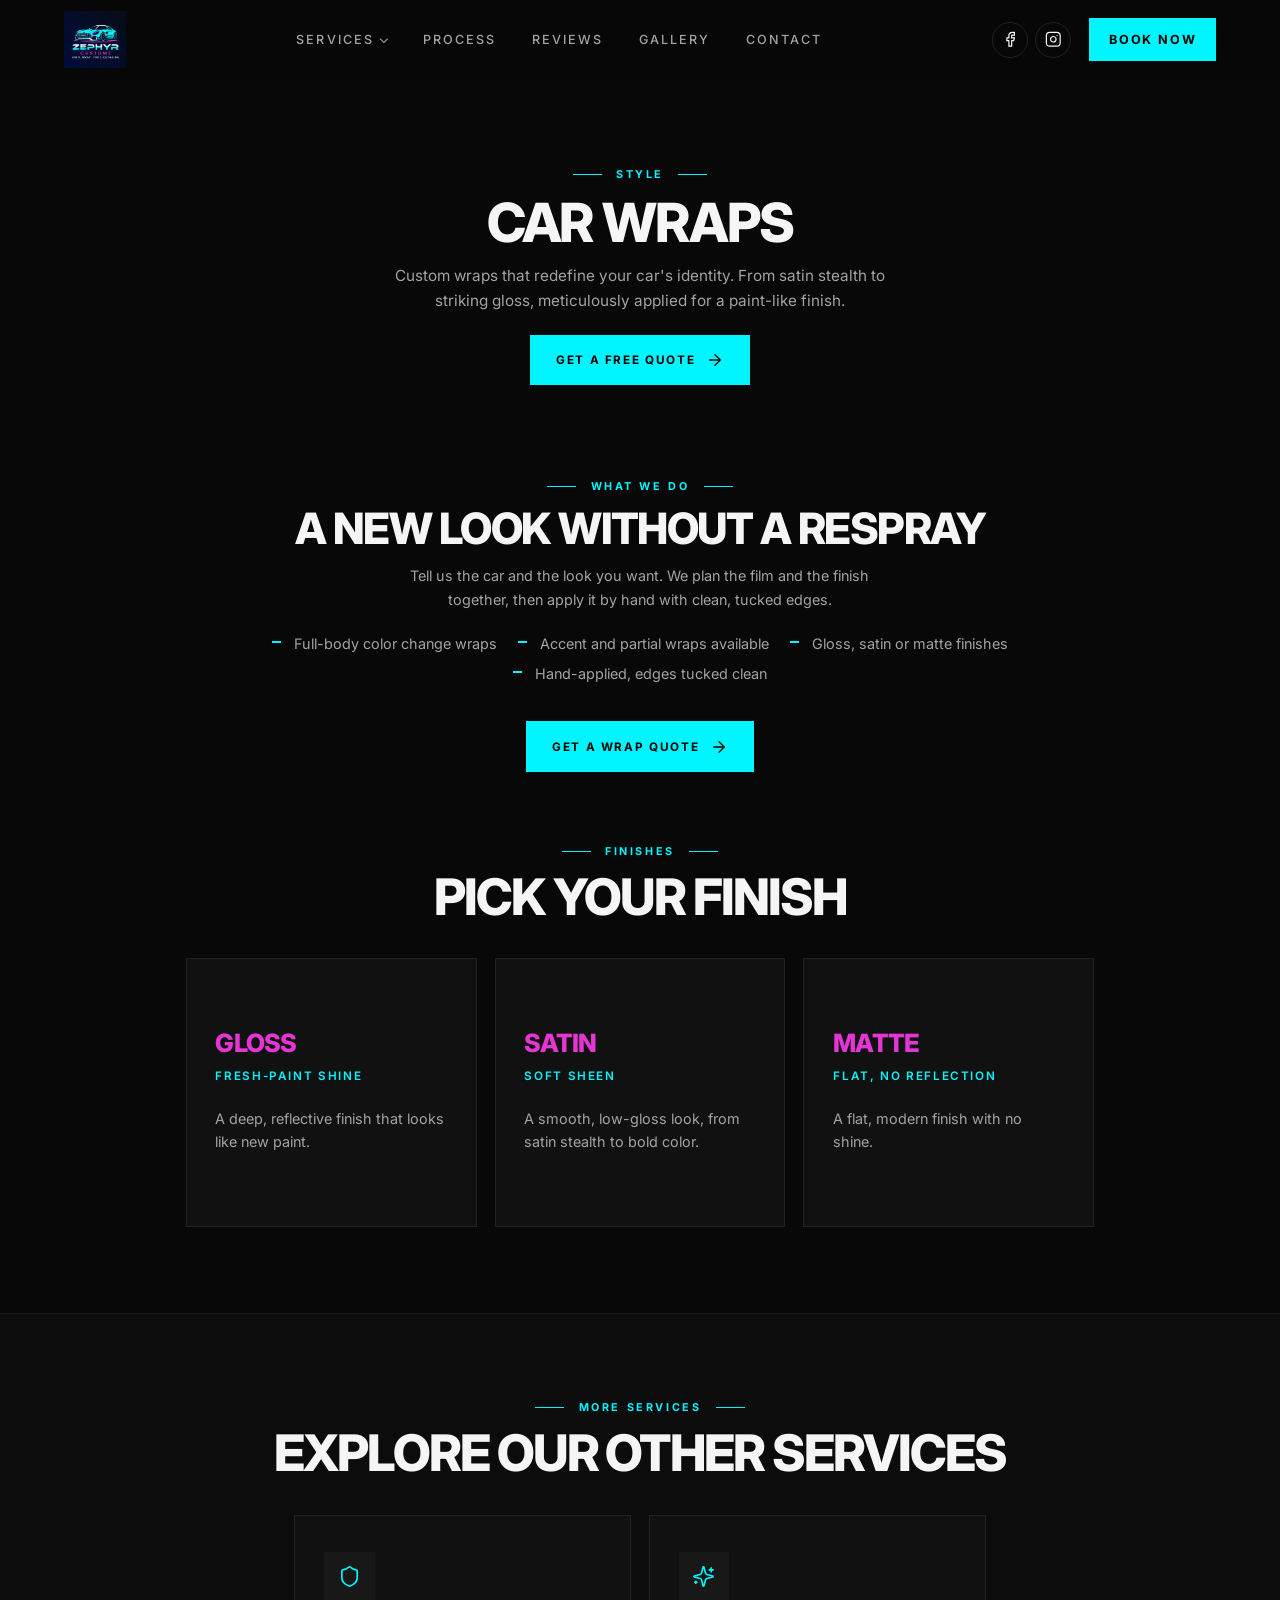
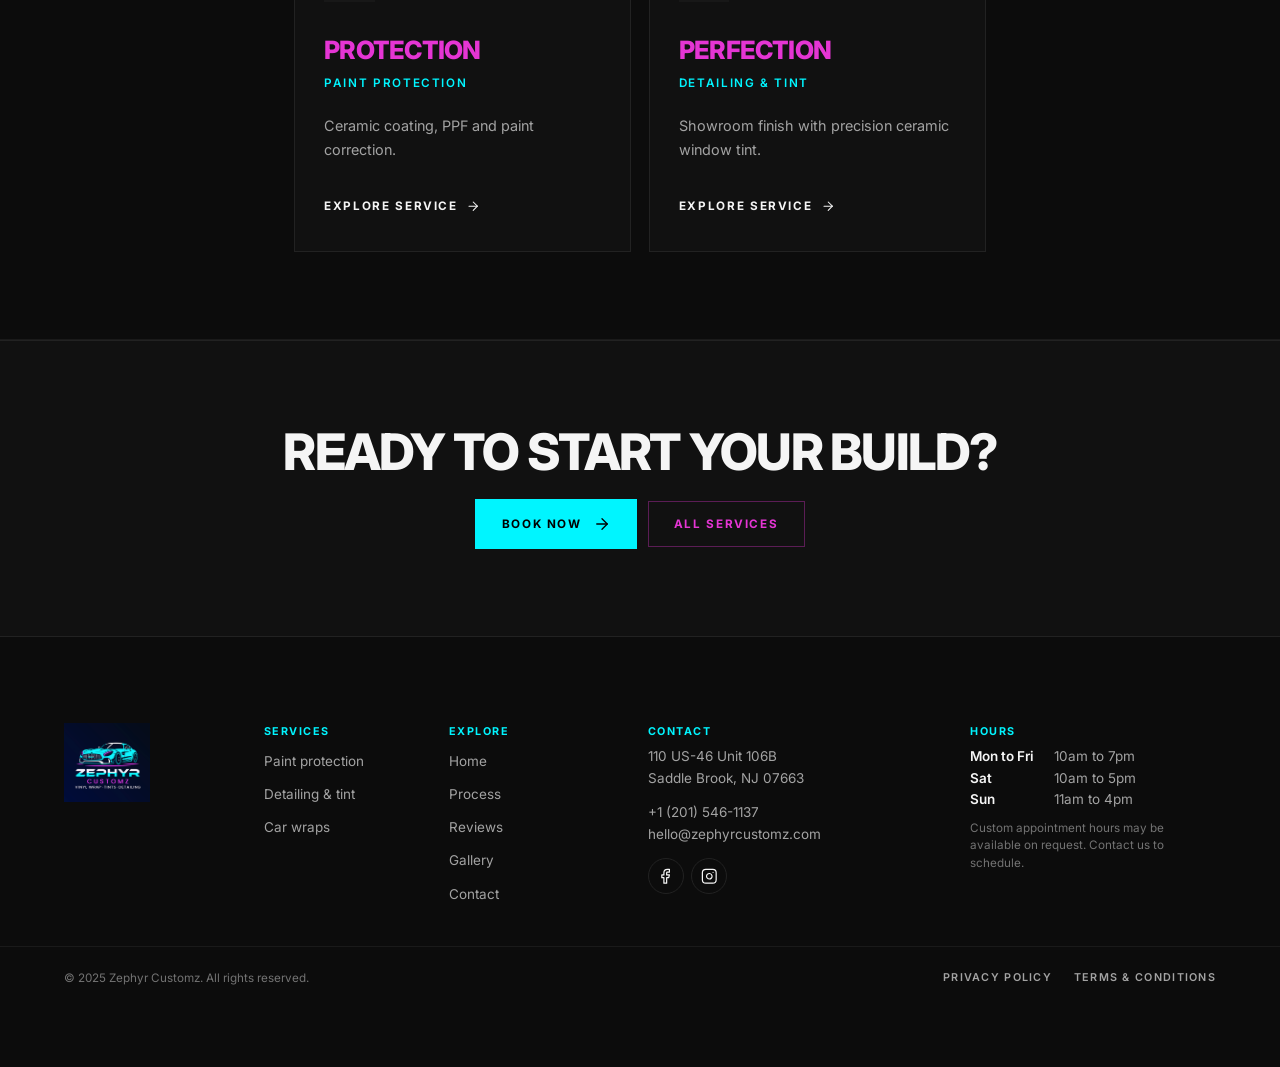
==== car-wraps.html @ 871eba05 "Initial commit: Zephyr Customz website Static HTML, CSS and JS site for Zephyr Customz (car wraps, P" ====
<!DOCTYPE html>
<html lang="en">
<head>
<meta charset="utf-8">
<meta name="viewport" content="width=device-width, initial-scale=1, viewport-fit=cover">
<title>Car Wraps in Saddle Brook, NJ | Zephyr Customz</title>
<meta name="description" content="Custom car wraps in Saddle Brook, NJ. Full-body color change and accent wraps in gloss, satin or matte, hand-applied by Zephyr Customz. Free quotes.">
<meta name="theme-color" content="#080808">
<link rel="canonical" href="https://zephyrcustomz.com/car-wraps">
<meta property="og:type" content="website">
<meta property="og:site_name" content="Zephyr Customz">
<meta property="og:title" content="Car Wraps in Saddle Brook, NJ | Zephyr Customz">
<meta property="og:description" content="Custom car wraps in Saddle Brook, NJ. Full-body color change and accent wraps in gloss, satin or matte, hand-applied by Zephyr Customz. Free quotes.">
<meta property="og:url" content="https://zephyrcustomz.com/car-wraps">
<meta property="og:image" content="https://zephyrcustomz.com/assets/images/og.jpg">
<meta name="twitter:card" content="summary_large_image">
<link rel="icon" href="favicon.svg" type="image/svg+xml">
<link rel="icon" href="favicon.ico" sizes="48x48">
<link rel="icon" href="favicon-32.png" type="image/png" sizes="32x32">
<link rel="apple-touch-icon" href="apple-touch-icon.png">
<link rel="manifest" href="site.webmanifest">
<link rel="preconnect" href="https://fonts.googleapis.com">
<link rel="preconnect" href="https://fonts.gstatic.com" crossorigin>
<link href="https://fonts.googleapis.com/css2?family=Inter:wght@400;500;600;700;800&amp;display=swap" rel="stylesheet">
<link rel="stylesheet" href="css/style.css">
</head>
<body>

<svg class="sprite" aria-hidden="true" focusable="false" xmlns="http://www.w3.org/2000/svg">
  <symbol id="i-palette" viewBox="0 0 24 24"><circle cx="13.5" cy="6.5" r=".6"/><circle cx="17.5" cy="10.5" r=".6"/><circle cx="8.5" cy="7.5" r=".6"/><circle cx="6.5" cy="12.5" r=".6"/><path d="M12 2C6.5 2 2 6.5 2 12s4.5 10 10 10c.93 0 1.65-.75 1.65-1.69 0-.44-.18-.83-.44-1.12-.29-.29-.44-.65-.44-1.13a1.64 1.64 0 0 1 1.67-1.67h2c3.05 0 5.55-2.5 5.55-5.55C21.97 6.01 17.46 2 12 2z"/></symbol>
  <symbol id="i-shield" viewBox="0 0 24 24"><path d="M20 13c0 5-3.5 7.5-7.66 8.95a1 1 0 0 1-.67-.01C7.5 20.5 4 18 4 13V6a1 1 0 0 1 1-1c2 0 4.5-1.2 6.24-2.72a1.17 1.17 0 0 1 1.52 0C14.51 3.81 17 5 19 5a1 1 0 0 1 1 1z"/></symbol>
  <symbol id="i-shield-check" viewBox="0 0 24 24"><path d="M20 13c0 5-3.5 7.5-7.66 8.95a1 1 0 0 1-.67-.01C7.5 20.5 4 18 4 13V6a1 1 0 0 1 1-1c2 0 4.5-1.2 6.24-2.72a1.17 1.17 0 0 1 1.52 0C14.51 3.81 17 5 19 5a1 1 0 0 1 1 1z"/><path d="m9 12 2 2 4-4"/></symbol>
  <symbol id="i-sparkles" viewBox="0 0 24 24"><path d="M9.94 15.5A2 2 0 0 0 8.5 14.06l-6.14-1.58a.5.5 0 0 1 0-.96L8.5 9.94A2 2 0 0 0 9.94 8.5l1.58-6.14a.5.5 0 0 1 .96 0L14.06 8.5a2 2 0 0 0 1.44 1.44l6.14 1.58a.5.5 0 0 1 0 .96L15.5 14.06a2 2 0 0 0-1.44 1.44l-1.58 6.14a.5.5 0 0 1-.96 0z"/><path d="M20 3v4"/><path d="M22 5h-4"/><path d="M4 17v2"/><path d="M5 18H3"/></symbol>
  <symbol id="i-pin" viewBox="0 0 24 24"><path d="M20 10c0 5-5.54 10.19-7.4 11.8a1 1 0 0 1-1.2 0C9.54 20.19 4 15 4 10a8 8 0 0 1 16 0"/><circle cx="12" cy="10" r="3"/></symbol>
  <symbol id="i-phone" viewBox="0 0 24 24"><path d="M22 16.92v3a2 2 0 0 1-2.18 2 19.79 19.79 0 0 1-8.63-3.07 19.5 19.5 0 0 1-6-6 19.79 19.79 0 0 1-3.07-8.67A2 2 0 0 1 4.11 2h3a2 2 0 0 1 2 1.72c.13.96.36 1.9.7 2.81a2 2 0 0 1-.45 2.11L8.09 9.91a16 16 0 0 0 6 6l1.27-1.27a2 2 0 0 1 2.11-.45c.91.34 1.85.57 2.81.7A2 2 0 0 1 22 16.92z"/></symbol>
  <symbol id="i-mail" viewBox="0 0 24 24"><rect width="20" height="16" x="2" y="4" rx="2"/><path d="m22 7-8.97 5.7a1.94 1.94 0 0 1-2.06 0L2 7"/></symbol>
  <symbol id="i-chat" viewBox="0 0 24 24"><path d="M7.9 20A9 9 0 1 0 4 16.1L2 22z"/></symbol>
  <symbol id="i-sms" viewBox="0 0 24 24"><path d="M21 15a2 2 0 0 1-2 2H7l-4 4V5a2 2 0 0 1 2-2h14a2 2 0 0 1 2 2z"/></symbol>
  <symbol id="i-arrow" viewBox="0 0 24 24"><path d="M5 12h14"/><path d="m12 5 7 7-7 7"/></symbol>
  <symbol id="i-x" viewBox="0 0 24 24"><path d="M18 6 6 18"/><path d="m6 6 12 12"/></symbol>
  <symbol id="i-left" viewBox="0 0 24 24"><path d="m15 18-6-6 6-6"/></symbol>
  <symbol id="i-right" viewBox="0 0 24 24"><path d="m9 18 6-6-6-6"/></symbol>
  <symbol id="i-target" viewBox="0 0 24 24"><circle cx="12" cy="12" r="10"/><path d="M22 12h-4"/><path d="M6 12H2"/><path d="M12 6V2"/><path d="M12 22v-4"/></symbol>
  <symbol id="i-layers" viewBox="0 0 24 24"><path d="M12.83 2.18a2 2 0 0 0-1.66 0L2.6 6.08a1 1 0 0 0 0 1.83l8.58 3.91a2 2 0 0 0 1.66 0l8.58-3.9a1 1 0 0 0 0-1.83z"/><path d="M2 12a1 1 0 0 0 .58.91l8.6 3.91a2 2 0 0 0 1.65 0l8.58-3.9A1 1 0 0 0 22 12"/><path d="M2 17a1 1 0 0 0 .58.91l8.6 3.91a2 2 0 0 0 1.65 0l8.58-3.9A1 1 0 0 0 22 17"/></symbol>
  <symbol id="i-clock" viewBox="0 0 24 24"><circle cx="12" cy="12" r="10"/><path d="M12 6v6l4 2"/></symbol>
  <symbol id="i-image" viewBox="0 0 24 24"><rect width="18" height="18" x="3" y="3" rx="2"/><circle cx="9" cy="9" r="2"/><path d="m21 15-3.09-3.09a2 2 0 0 0-2.82 0L6 21"/></symbol>
  <symbol id="i-facebook" viewBox="0 0 24 24"><path d="M18 2h-3a5 5 0 0 0-5 5v3H7v4h3v8h4v-8h3l1-4h-4V7a1 1 0 0 1 1-1h3z"/></symbol>
  <symbol id="i-instagram" viewBox="0 0 24 24"><rect width="20" height="20" x="2" y="2" rx="5" ry="5"/><path d="M16 11.37A4 4 0 1 1 12.63 8 4 4 0 0 1 16 11.37z"/><path d="M17.5 6.5h.01"/></symbol>
  <symbol id="i-award" viewBox="0 0 24 24"><circle cx="12" cy="8" r="6"/><path d="M15.48 12.89 17 22l-5-3-5 3 1.52-9.11"/></symbol>
  <symbol id="i-shield-alert" viewBox="0 0 24 24"><path d="M20 13c0 5-3.5 7.5-7.66 8.95a1 1 0 0 1-.67-.01C7.5 20.5 4 18 4 13V6a1 1 0 0 1 1-1c2 0 4.5-1.2 6.24-2.72a1.17 1.17 0 0 1 1.52 0C14.51 3.81 17 5 19 5a1 1 0 0 1 1 1z"/><path d="M12 8v4"/><path d="M12 16h.01"/></symbol>
  <symbol id="i-thumbs-up" viewBox="0 0 24 24"><path d="M7 10v12"/><path d="M15 5.88 14 10h5.83a2 2 0 0 1 1.92 2.56l-2.33 8A2 2 0 0 1 17.5 22H4a2 2 0 0 1-2-2v-8a2 2 0 0 1 2-2h2.76a2 2 0 0 0 1.79-1.11L12 2a3.13 3.13 0 0 1 3 3.88Z"/></symbol>
  <symbol id="i-check-circle" viewBox="0 0 24 24"><circle cx="12" cy="12" r="10"/><path d="m9 12 2 2 4-4"/></symbol>
  <symbol id="i-video" viewBox="0 0 24 24"><path d="m16 13 5.22 3.48a.5.5 0 0 0 .78-.42V7.87a.5.5 0 0 0-.75-.43L16 10.5"/><rect x="2" y="6" width="14" height="12" rx="2"/></symbol>
  <symbol id="i-play" viewBox="0 0 24 24"><path d="M6 4v16l14-8z"/></symbol>
  <symbol id="i-star" viewBox="0 0 24 24"><path d="M12 2l3.09 6.26L22 9.27l-5 4.87 1.18 6.88L12 17.77l-6.18 3.25L7 14.14 2 9.27l6.91-1.01z"/></symbol>
</svg>

<a class="skip-link" href="#main">Skip to main content</a>

<header class="site-header" id="top">
  <div class="nav">
    <a class="brand" href="index.html" aria-label="Zephyr Customz, back to top">
      <img src="assets/images/logo.png" alt="Zephyr Customz logo" width="64" height="59">
    </a>

    <nav class="nav__menu" id="site-nav" aria-label="Primary">
      <ul>
        <li class="has-sub">
          <a href="index.html#services">Services</a>
          <ul class="subnav" aria-label="Services">
            <li><a href="paint-protection.html"><span class="subnav__title">Paint protection</span><span class="subnav__text">Ceramic, PPF and paint correction</span></a></li>
            <li><a href="detailing-tint.html"><span class="subnav__title">Detailing &amp; tint</span><span class="subnav__text">Showroom finish and ceramic tint</span></a></li>
            <li><a href="car-wraps.html" aria-current="page"><span class="subnav__title">Car wraps</span><span class="subnav__text">Color change and custom finishes</span></a></li>
          </ul>
        </li>
        <li><a href="index.html#process">Process</a></li>
        <li><a href="index.html#reviews">Reviews</a></li>
        <li><a href="gallery.html">Gallery</a></li>
        <li><a href="index.html#contact">Contact</a></li>
      </ul>
      <ul class="social social--menu" aria-label="Zephyr Customz on social media">
        <li><a class="social__link" href="https://www.facebook.com/p/Zephyr-Customz-61579824745924/" target="_blank" rel="noopener" aria-label="Zephyr Customz on Facebook"><svg class="icon" aria-hidden="true"><use href="#i-facebook"/></svg></a></li>
        <li><a class="social__link" href="https://www.instagram.com/zephyrcustomznj/" target="_blank" rel="noopener" aria-label="Zephyr Customz on Instagram"><svg class="icon" aria-hidden="true"><use href="#i-instagram"/></svg></a></li>
      </ul>
    </nav>

    <div class="nav__right">
      <ul class="social social--nav" aria-label="Zephyr Customz on social media">
        <li><a class="social__link" href="https://www.facebook.com/p/Zephyr-Customz-61579824745924/" target="_blank" rel="noopener" aria-label="Zephyr Customz on Facebook"><svg class="icon" aria-hidden="true"><use href="#i-facebook"/></svg></a></li>
        <li><a class="social__link" href="https://www.instagram.com/zephyrcustomznj/" target="_blank" rel="noopener" aria-label="Zephyr Customz on Instagram"><svg class="icon" aria-hidden="true"><use href="#i-instagram"/></svg></a></li>
      </ul>
      <a class="btn btn--primary nav__cta" href="index.html#contact">Book now</a>
    </div>

    <button class="nav__toggle" type="button" aria-expanded="false" aria-controls="site-nav" aria-label="Open menu">
      <span class="nav__bars" aria-hidden="true"></span>
    </button>
  </div>
</header>

<main id="main">
  <section class="svc-hero" aria-labelledby="svc-title">
    <div class="container">
      <p class="eyebrow eyebrow--lines">Style</p>
      <h1 id="svc-title">Car wraps</h1>
      <p class="svc-hero__lead">Custom wraps that redefine your car's identity. From satin stealth to striking gloss, meticulously applied for a paint-like finish.</p>
      <div class="svc-hero__actions">
        <a class="btn btn--primary" href="index.html?service=Car%20wrap#contact">Get a free quote <svg class="icon" aria-hidden="true"><use href="#i-arrow"/></svg></a>
      </div>
    </div>
  </section>

  <section class="svc-body" aria-label="Car wraps details">
    <div class="container">
      <article class="svc-block svc-block--center reveal">
        <div class="svc-block__copy">
          <p class="eyebrow eyebrow--lines">What we do</p>
          <h2>A new look without a respray</h2>
          <p>Tell us the car and the look you want. We plan the film and the finish together, then apply it by hand with clean, tucked edges.</p>
          <ul class="ticks">
            <li>Full-body color change wraps</li>
            <li>Accent and partial wraps available</li>
            <li>Gloss, satin or matte finishes</li>
            <li>Hand-applied, edges tucked clean</li>
          </ul>
          <a class="btn btn--primary" href="index.html?service=Car%20wrap#contact">Get a wrap quote <svg class="icon" aria-hidden="true"><use href="#i-arrow"/></svg></a>
        </div>
      </article>

      <header class="section__head section__head--center">
        <p class="eyebrow eyebrow--lines">Finishes</p>
        <h2 class="svc-h2">Pick your finish</h2>
      </header>
      <div class="cards">
        <article class="card reveal"><h3 class="card__title">Gloss</h3><p class="card__sub">Fresh-paint shine</p><p class="card__text">A deep, reflective finish that looks like new paint.</p></article>
        <article class="card reveal"><h3 class="card__title">Satin</h3><p class="card__sub">Soft sheen</p><p class="card__text">A smooth, low-gloss look, from satin stealth to bold color.</p></article>
        <article class="card reveal"><h3 class="card__title">Matte</h3><p class="card__sub">Flat, no reflection</p><p class="card__text">A flat, modern finish with no shine.</p></article>
      </div>
    </div>
  </section>

  <section class="section section--alt svc-more" aria-labelledby="more-title">
    <div class="container">
      <header class="section__head section__head--center">
        <p class="eyebrow eyebrow--lines">More services</p>
        <h2 id="more-title">Explore our other services</h2>
      </header>
      <div class="cards">
        <article class="card reveal">
          <span class="card__icon"><svg class="icon" aria-hidden="true"><use href="#i-shield"/></svg></span>
          <h3 class="card__title">Protection</h3>
          <p class="card__sub">Paint protection</p>
          <p class="card__text">Ceramic coating, PPF and paint correction.</p>
          <a class="link-arrow" href="paint-protection.html">Explore service <svg class="icon" aria-hidden="true"><use href="#i-arrow"/></svg></a>
        </article>
        <article class="card reveal">
          <span class="card__icon"><svg class="icon" aria-hidden="true"><use href="#i-sparkles"/></svg></span>
          <h3 class="card__title">Perfection</h3>
          <p class="card__sub">Detailing &amp; tint</p>
          <p class="card__text">Showroom finish with precision ceramic window tint.</p>
          <a class="link-arrow" href="detailing-tint.html">Explore service <svg class="icon" aria-hidden="true"><use href="#i-arrow"/></svg></a>
        </article>
      </div>
    </div>
  </section>

  <section class="svc-cta" aria-labelledby="cta-title">
    <div class="container svc-cta__inner">
      <h2 id="cta-title">Ready to start your build?</h2>
      <div class="svc-hero__actions">
        <a class="btn btn--primary" href="index.html#contact">Book now <svg class="icon" aria-hidden="true"><use href="#i-arrow"/></svg></a>
        <a class="btn btn--outline" href="index.html#services">All services</a>
      </div>
    </div>
  </section>
</main>

<footer class="site-footer">
  <div class="container footer">
    <div class="footer__brand">
      <a href="index.html" aria-label="Zephyr Customz, back to top">
        <img src="assets/images/logo.png" alt="Zephyr Customz logo" width="96" height="89" loading="lazy">
      </a>
    </div>

    <div class="footer__links">
      <nav class="footer__col footer__nav" aria-label="Services">
        <p class="footer__label">Services</p>
        <ul>
          <li><a href="paint-protection.html">Paint protection</a></li>
          <li><a href="detailing-tint.html">Detailing &amp; tint</a></li>
          <li><a href="car-wraps.html">Car wraps</a></li>
        </ul>
      </nav>
      <nav class="footer__col footer__nav" aria-label="Explore">
        <p class="footer__label">Explore</p>
        <ul>
          <li><a href="index.html">Home</a></li>
          <li><a href="index.html#process">Process</a></li>
          <li><a href="index.html#reviews">Reviews</a></li>
          <li><a href="gallery.html">Gallery</a></li>
          <li><a href="index.html#contact">Contact</a></li>
        </ul>
      </nav>
    </div>

    <div class="footer__col footer__contact">
      <p class="footer__label">Contact</p>
      <address>
        110 US-46 Unit 106B<br>Saddle Brook, NJ 07663
      </address>
      <p>
        <a href="tel:+12015461137">+1 (201) 546-1137</a><br>
        <a href="mailto:hello@zephyrcustomz.com">hello@zephyrcustomz.com</a>
      </p>
      <ul class="social social--footer" aria-label="Zephyr Customz on social media">
        <li><a class="social__link" href="https://www.facebook.com/p/Zephyr-Customz-61579824745924/" target="_blank" rel="noopener" aria-label="Zephyr Customz on Facebook"><svg class="icon" aria-hidden="true"><use href="#i-facebook"/></svg></a></li>
        <li><a class="social__link" href="https://www.instagram.com/zephyrcustomznj/" target="_blank" rel="noopener" aria-label="Zephyr Customz on Instagram"><svg class="icon" aria-hidden="true"><use href="#i-instagram"/></svg></a></li>
      </ul>
    </div>

    <div class="footer__col footer__hours">
      <p class="footer__label">Hours</p>
      <ul>
        <li><span>Mon to Fri</span> 10am to 7pm</li>
        <li><span>Sat</span> 10am to 5pm</li>
        <li><span>Sun</span> 11am to 4pm</li>
      </ul>
      <p class="footer__note">Custom appointment hours may be available on request. Contact us to schedule.</p>
    </div>
  </div>
  <div class="container footer__bottom">
    <p class="footer__copy">&copy; <span id="year">2025</span> Zephyr Customz. All rights reserved.</p>
    <nav class="footer__legal" aria-label="Legal">
      <a href="privacy-policy.html">Privacy Policy</a>
      <a href="terms-and-conditions.html">Terms &amp; Conditions</a>
    </nav>
  </div>
</footer>

<script src="https://widgets.leadconnectorhq.com/loader.js" data-resources-url="https://widgets.leadconnectorhq.com/chat-widget/loader.js" data-widget-id="69d97dedd0d6ea7be0018abc" data-source="WEB_USER"></script>

<script src="js/main.js" defer></script>
</body>
</html>
---- css/style.css ----
/* Zephyr Customz - static site styles. Mobile-first. */

:root {
  --bg: #080808;
  --bg-alt: #0c0c0c;
  --surface: #111111;
  --surface-2: #181818;
  --line: #222222;
  --line-soft: #1a1a1a;
  --text: #f5f5f5;
  --muted: #a3a3a3;
  --faint: #737373;
  --cyan: #00f5ff;
  --cyan-dim: rgba(0, 245, 255, 0.35);
  --magenta: #e535d4;
  --magenta-dim: rgba(229, 53, 212, 0.35);
  --wa: #22c55e;
  --error: #ff6b6b;

  --font: "Inter", system-ui, -apple-system, "Segoe UI", Roboto, Helvetica, Arial, sans-serif;

  --space-1: 0.5rem;
  --space-2: 1rem;
  --space-3: 1.5rem;
  --space-4: 2.5rem;
  --space-5: 3.25rem;
  --space-6: 6rem;
  --gutter: 1.25rem;
  --max: none;

  --nav-h: 4.5rem;
  --ease: cubic-bezier(0.22, 1, 0.36, 1);
}

*,
*::before,
*::after { box-sizing: border-box; }

html {
  scroll-behavior: smooth;
  scroll-padding-top: calc(var(--nav-h) + 1rem);
  -webkit-text-size-adjust: 100%;
}

body {
  margin: 0;
  background: var(--bg);
  color: var(--text);
  font-family: var(--font);
  font-size: 1rem;
  line-height: 1.6;
  overflow-x: hidden;
}

img { max-width: 100%; height: auto; display: block; }
[hidden] { display: none !important; }
a { color: inherit; }
a, button { -webkit-tap-highlight-color: transparent; touch-action: manipulation; }
ul, ol { margin: 0; padding: 0; list-style: none; }
h1, h2, h3, p, dl, dd, figure, address { margin: 0; }
address { font-style: normal; }
button, input, select, textarea { font: inherit; color: inherit; }
button { cursor: pointer; }

:focus-visible {
  outline: 2px solid var(--cyan);
  outline-offset: 3px;
}

.sprite { position: absolute; width: 0; height: 0; overflow: hidden; }

.icon {
  width: 1.25rem;
  height: 1.25rem;
  flex: none;
  fill: none;
  stroke: currentColor;
  stroke-width: 1.75;
  stroke-linecap: round;
  stroke-linejoin: round;
}

.container {
  width: 100%;
  max-width: var(--max);
  margin-inline: auto;
  padding-inline: var(--gutter);
}

.skip-link {
  position: absolute;
  left: var(--space-2);
  top: -4rem;
  z-index: 100;
  padding: 0.75rem 1rem;
  background: var(--cyan);
  color: #000;
  font-weight: 700;
  text-decoration: none;
}
.skip-link:focus { top: var(--space-2); }

/* ---------- Header / nav ---------- */
.site-header {
  position: sticky;
  top: 0;
  z-index: 50;
  background: rgba(8, 8, 8, 0.92);
  -webkit-backdrop-filter: blur(12px);
  backdrop-filter: blur(12px);
  border-bottom: 1px solid transparent;
  transition: box-shadow 0.3s, border-color 0.3s;
}
.site-header.is-scrolled {
  border-bottom-color: var(--line);
  box-shadow: 0 8px 30px rgba(0, 0, 0, 0.6);
}

.nav {
  position: relative;
  display: flex;
  align-items: center;
  justify-content: space-between;
  gap: var(--space-2);
  max-width: var(--max);
  height: var(--nav-h);
  margin-inline: auto;
  padding-inline: var(--gutter);
}

.brand { display: block; flex: none; line-height: 0; }
.brand img { width: auto; height: 3.25rem; }

.nav__right { margin-left: auto; display: flex; align-items: center; gap: 1rem; }
.nav__cta { padding: 0.7rem 1rem; font-size: 0.75rem; }

.nav__menu {
  position: absolute;
  top: 100%;
  left: 0;
  right: 0;
  display: none;
  background: var(--bg);
  border-bottom: 1px solid var(--line);
  box-shadow: 0 20px 40px rgba(0, 0, 0, 0.6);
}
.nav__menu.is-open { display: block; }
.nav__menu > ul:not(.social) { padding: var(--space-1) var(--gutter) var(--space-2); }
.nav__menu > ul:not(.social) a {
  display: block;
  padding: 0.9rem 0;
  border-bottom: 1px solid var(--line-soft);
  font-size: 0.8125rem;
  font-weight: 500;
  letter-spacing: 0.16em;
  text-transform: uppercase;
  text-decoration: none;
  color: var(--muted);
  transition: color 0.2s;
}
.nav__menu > ul:not(.social) a:hover { color: var(--cyan); }

.nav__toggle {
  flex: none;
  width: 2.75rem;
  height: 2.75rem;
  display: grid;
  place-items: center;
  background: transparent;
  border: 1px solid var(--line);
}
.nav__bars,
.nav__bars::before,
.nav__bars::after {
  display: block;
  width: 1.25rem;
  height: 2px;
  background: var(--text);
  transition: transform 0.3s var(--ease), opacity 0.2s;
}
.nav__bars { position: relative; }
.nav__bars::before,
.nav__bars::after { content: ""; position: absolute; left: 0; }
.nav__bars::before { top: -6px; }
.nav__bars::after { top: 6px; }
.nav__toggle[aria-expanded="true"] .nav__bars { background: transparent; }
.nav__toggle[aria-expanded="true"] .nav__bars::before { transform: translateY(6px) rotate(45deg); }
.nav__toggle[aria-expanded="true"] .nav__bars::after { transform: translateY(-6px) rotate(-45deg); }

/* ---------- Buttons ---------- */
.btn {
  display: inline-flex;
  align-items: center;
  justify-content: center;
  gap: 0.75rem;
  padding: 1.05rem 1.75rem;
  border: 1px solid transparent;
  font-size: 0.8125rem;
  font-weight: 700;
  letter-spacing: 0.14em;
  text-transform: uppercase;
  text-decoration: none;
  line-height: 1.2;
  text-align: center;
  transition: background 0.2s, color 0.2s, border-color 0.2s, transform 0.2s var(--ease);
}
.btn:active { transform: translateY(1px); }
.btn--primary { background: var(--cyan); color: #000; }
.btn--primary:hover { background: #7dfbff; }
.btn--outline { background: transparent; color: var(--magenta); border-color: var(--magenta-dim); }
.btn--outline:hover { border-color: var(--magenta); background: rgba(229, 53, 212, 0.08); }
.btn--wa { background: transparent; color: var(--wa); border-color: var(--wa); }
.btn--wa:hover { background: rgba(34, 197, 94, 0.1); }
.btn--block { width: 100%; }

.link-arrow {
  display: inline-flex;
  align-items: center;
  gap: 0.6rem;
  font-size: 0.8125rem;
  font-weight: 700;
  letter-spacing: 0.14em;
  text-transform: uppercase;
  text-decoration: none;
  color: var(--text);
  transition: color 0.2s, gap 0.2s var(--ease);
}
.link-arrow:hover { color: var(--cyan); gap: 0.9rem; }
.link-arrow .icon { width: 1rem; height: 1rem; }

/* ---------- Type helpers ---------- */
.eyebrow {
  display: block;
  font-size: 0.75rem;
  font-weight: 700;
  letter-spacing: 0.24em;
  text-transform: uppercase;
  color: var(--cyan);
  line-height: 1.4;
}
.eyebrow--line,
.eyebrow--lines {
  display: flex;
  align-items: center;
  gap: 1rem;
}
.eyebrow--line::before,
.eyebrow--lines::before,
.eyebrow--lines::after {
  content: "";
  flex: none;
  width: 2.25rem;
  height: 2px;
  background: var(--cyan);
}
.eyebrow--lines { justify-content: center; }
.eyebrow--lines::before,
.eyebrow--lines::after { width: 2rem; height: 1px; }

h1, h2, h3 { font-weight: 800; text-transform: uppercase; letter-spacing: -0.035em; line-height: 1; }

/* ---------- Hero ---------- */
.hero {
  position: relative;
  isolation: isolate;
  min-height: 34rem;
  display: flex;
  align-items: center;
  padding-block: var(--space-5);
  overflow: hidden;
}
.hero__media {
  position: absolute;
  inset: 0;
  z-index: -1;
}
.hero__media video {
  width: 100%;
  height: 100%;
  object-fit: cover;
  object-position: 50% 50%;
  opacity: 0.62;
  filter: saturate(1.05) contrast(1.1) brightness(1.3);
}
.hero__media::after {
  content: "";
  position: absolute;
  inset: 0;
  background:
    linear-gradient(180deg, rgba(8, 8, 8, 0.5) 0%, rgba(8, 8, 8, 0.15) 45%, var(--bg) 100%),
    linear-gradient(90deg, rgba(8, 8, 8, 0.78) 0%, rgba(8, 8, 8, 0.4) 60%, rgba(8, 8, 8, 0) 100%);
}
.hero__title {
  font-size: clamp(2.6rem, 11.5vw, 5.5rem);
  line-height: 0.96;
  letter-spacing: -0.045em;
  max-width: 13ch;
}
.hero__title .eyebrow {
  margin-bottom: var(--space-3);
  font-size: 0.75rem;
  letter-spacing: 0.2em;
  font-weight: 700;
  line-height: 1.5;
  max-width: 40rem;
}
.hero__title .eyebrow::before {
  content: "";
  display: block;
  width: 3.5rem;
  height: 3px;
  margin-bottom: 0.9rem;
  background: var(--cyan);
}
.hero__lead {
  margin-top: var(--space-3);
  max-width: 34rem;
  font-size: 1.0625rem;
  color: var(--muted);
}
.hero__actions {
  display: flex;
  flex-direction: column;
  gap: 0.75rem;
  margin-top: var(--space-4);
}

/* ---------- Sections ---------- */
.section { padding-block: var(--space-5); }
.section--alt { background: var(--bg-alt); border-block: 1px solid var(--line-soft); }

.section__head { margin-bottom: var(--space-4); }
.section__head--center { text-align: center; }
.section__head h2,
.about h2,
.contact h2 {
  margin-top: 0.9rem;
  font-size: clamp(2rem, 7vw, 3.5rem);
  letter-spacing: -0.04em;
}
.section__note {
  max-width: 38rem;
  margin: var(--space-2) auto 0;
  color: var(--muted);
}

/* ---------- Cards ---------- */
.cards { display: grid; gap: var(--space-2); }

.card {
  display: flex;
  flex-direction: column;
  align-items: flex-start;
  padding: 2rem 1.5rem;
  background: var(--surface);
  border: 1px solid var(--line);
  transition: border-color 0.3s, transform 0.4s var(--ease);
}
.card:hover { border-color: var(--cyan-dim); }

.card__icon {
  display: grid;
  place-items: center;
  width: 3.5rem;
  height: 3.5rem;
  background: var(--surface-2);
  color: var(--cyan);
}
.card__icon .icon { width: 1.6rem; height: 1.6rem; }
.card__icon--sm { width: 3rem; height: 3rem; flex: none; }
.card__icon--sm .icon { width: 1.25rem; height: 1.25rem; }

.card__title {
  margin-top: var(--space-4);
  font-size: 1.75rem;
  color: var(--magenta);
  letter-spacing: -0.03em;
}
.card__sub {
  margin-top: 0.75rem;
  font-size: 0.8125rem;
  font-weight: 600;
  letter-spacing: 0.14em;
  text-transform: uppercase;
  color: var(--cyan);
}
.card__text {
  flex: 1;
  margin-block: var(--space-3) var(--space-4);
  color: var(--muted);
}

.card--package .card__title { margin-top: 0; }
.card--lead { border-color: var(--cyan-dim); background: linear-gradient(180deg, #0f1516 0%, var(--surface) 60%); }

.ticks { flex: 1; margin-block: var(--space-3) var(--space-4); display: grid; gap: 0.75rem; }
.ticks li {
  position: relative;
  padding-left: 1.5rem;
  color: var(--muted);
}
.ticks li::before {
  content: "";
  position: absolute;
  left: 0;
  top: 0.6em;
  width: 0.6rem;
  height: 2px;
  background: var(--cyan);
}
.card--package .btn { align-self: stretch; }

/* ---------- About ---------- */
.about { display: grid; gap: var(--space-4); align-items: center; }
.about__copy p:not(.eyebrow) { margin-top: var(--space-2); max-width: 38rem; color: var(--muted); }
.facts { display: grid; gap: 1px; background: var(--line); border: 1px solid var(--line); }
.facts div { padding: 1.25rem 1.5rem; background: var(--surface); }
.facts dt {
  font-size: 0.6875rem;
  font-weight: 700;
  letter-spacing: 0.2em;
  text-transform: uppercase;
  color: var(--cyan);
}
.facts dd { margin-top: 0.25rem; font-weight: 600; }

/* ---------- Why ---------- */
.why { display: grid; gap: var(--space-4); }
.why li { display: grid; gap: 0.75rem; align-content: start; }
.why h3 { margin-top: 0.5rem; font-size: 1.25rem; letter-spacing: -0.02em; }
.why p { color: var(--muted); }

/* ---------- Process (circles light up along a line while scrolling) ---------- */
.steps { display: grid; max-width: 34rem; margin-top: var(--space-4); margin-inline: 0; }
.step {
  position: relative;
  display: grid;
  grid-template-columns: 4.5rem 1fr;
  column-gap: 1.5rem;
  padding-bottom: var(--space-4);
}
.step:last-child { padding-bottom: 0; }
.step__num {
  position: relative;
  z-index: 1;
  display: grid;
  place-items: center;
  width: 4.5rem;
  height: 4.5rem;
  background: var(--surface);
  border: 1px solid var(--line);
  border-radius: 50%;
  font-family: ui-monospace, "SF Mono", Menlo, Consolas, monospace;
  font-size: 1.5rem;
  font-weight: 700;
  color: var(--faint);
  transition: color 0.4s, border-color 0.4s, background 0.4s, box-shadow 0.6s;
}
.step__rail {
  position: absolute;
  left: 2.19rem;
  top: 4.5rem;
  bottom: 0;
  width: 2px;
  background: var(--line);
}
.step__fill {
  position: absolute;
  inset: 0;
  background: linear-gradient(180deg, var(--cyan), var(--magenta));
  transform: scaleY(0);
  transform-origin: top;
  transition: transform 0.8s var(--ease);
}
.step__body { padding-top: 0.5rem; }
.step__body h3 {
  font-size: 1.375rem;
  letter-spacing: -0.01em;
  color: var(--muted);
  transition: color 0.4s;
}
.step__body p {
  margin-top: 0.5rem;
  color: var(--faint);
  transform: translateY(6px);
  opacity: 0.6;
  transition: color 0.4s, transform 0.6s var(--ease), opacity 0.6s;
}
.step.is-active .step__num {
  background: #0b1618;
  border-color: var(--cyan);
  color: var(--cyan);
  box-shadow: 0 0 0 6px rgba(0, 245, 255, 0.07), 0 0 30px rgba(0, 245, 255, 0.22);
  animation: ring 1s var(--ease) 0.35s 1 both;
  transition-delay: 0.35s;
}
.step.is-active .step__body h3 { color: var(--cyan); transition-delay: 0.35s; }
.step:nth-child(even).is-active .step__body h3 { color: var(--magenta); }
.step.is-active .step__body p { color: var(--muted); transform: none; opacity: 1; transition-delay: 0.45s; }
.step.is-done .step__fill { transform: scaleY(1); }
@keyframes ring {
  0% { box-shadow: 0 0 0 0 rgba(0, 245, 255, 0.55), 0 0 30px rgba(0, 245, 255, 0.22); }
  100% { box-shadow: 0 0 0 20px rgba(0, 245, 255, 0), 0 0 30px rgba(0, 245, 255, 0.22); }
}

/* ---------- Trust bar ---------- */
.trust { background: var(--surface); border-block: 1px solid var(--line-soft); }
.trust__list {
  display: grid;
  grid-template-columns: 1fr 1fr;
  gap: 1rem 1.25rem;
  padding-block: 1.25rem;
}
.trust__list li {
  display: flex;
  align-items: center;
  gap: 0.7rem;
  font-size: 0.75rem;
  font-weight: 700;
  letter-spacing: 0.1em;
  text-transform: uppercase;
  line-height: 1.35;
}
.trust__list .icon { width: 1.25rem; height: 1.25rem; color: var(--cyan); }

/* ---------- Perks ---------- */
.perks { padding-block: var(--space-5); background: var(--surface); border-block: 1px solid var(--line-soft); }
.perks__grid { display: grid; gap: 2rem; }
.perk { display: grid; justify-items: center; gap: 0.9rem; text-align: center; }
.perk__icon { color: var(--cyan); }
.perk__icon .icon { width: 2.25rem; height: 2.25rem; stroke-width: 1.5; }
.perk h3 { font-size: 1.375rem; color: var(--magenta); letter-spacing: -0.02em; }
.perk p { max-width: 24rem; color: var(--muted); }

/* ---------- Reviews ---------- */
.reviews__head { display: grid; gap: var(--space-3); margin-bottom: var(--space-4); }
.reviews__head h2 { margin-top: 0.9rem; font-size: clamp(2rem, 7vw, 3.5rem); }
.reviews__score { display: flex; align-items: center; gap: 1.25rem; }
.reviews__big {
  font-size: clamp(3.5rem, 12vw, 5.5rem);
  font-weight: 800;
  letter-spacing: -0.05em;
  line-height: 0.9;
  color: var(--cyan);
}
.reviews__sub { margin-top: 0.4rem; font-size: 0.8125rem; font-weight: 700; letter-spacing: 0.12em; text-transform: uppercase; color: var(--muted); }
.review__stars { display: flex; gap: 0.15rem; color: #f5c542; }
.review__stars .icon { width: 1.1rem; height: 1.1rem; fill: currentColor; stroke: none; }

.reviews__track {
  display: flex;
  gap: 0.75rem;
  margin-inline: calc(var(--gutter) * -1);
  padding: 0 var(--gutter) 1rem;
  overflow-x: auto;
  scroll-snap-type: x mandatory;
  scroll-padding-inline: var(--gutter);
  -webkit-overflow-scrolling: touch;
  scrollbar-width: thin;
  scrollbar-color: var(--line) transparent;
}
.review {
  flex: 0 0 84%;
  scroll-snap-align: start;
  display: flex;
}
.review figure {
  display: flex;
  flex-direction: column;
  gap: 1rem;
  width: 100%;
  padding: 1.5rem;
  background: var(--surface);
  border: 1px solid var(--line);
  transition: border-color 0.3s;
}
.review figure:hover { border-color: var(--cyan-dim); }
.review blockquote { flex: 1; margin: 0; }
.review blockquote p { color: var(--text); font-size: 1rem; line-height: 1.6; }
.review figcaption { display: grid; gap: 0.1rem; padding-top: 1rem; border-top: 1px solid var(--line-soft); }
.review figcaption strong { font-size: 0.9375rem; }
.review figcaption span { font-size: 0.75rem; letter-spacing: 0.1em; text-transform: uppercase; color: var(--faint); }
.reviews__cta { display: flex; flex-direction: column; align-items: center; gap: 1.25rem; margin-top: var(--space-4); }
.follow--inline { margin-top: 0; }
.process__cta { display: flex; justify-content: center; margin-top: var(--space-5); }

/* ---------- Social buttons ---------- */
.social { display: flex; gap: 0.5rem; }
.social__link {
  display: grid;
  place-items: center;
  width: 2.5rem;
  height: 2.5rem;
  border: 1px solid var(--line);
  border-radius: 50%;
  color: var(--text);
  transition: background 0.2s, border-color 0.2s, color 0.2s, transform 0.2s var(--ease);
}
.social__link .icon { width: 1.15rem; height: 1.15rem; }
.social__link:hover { background: var(--cyan); border-color: var(--cyan); color: #000; transform: translateY(-2px); }
.social--nav { display: none; }
.social--menu { padding: 0.5rem var(--gutter) 1.25rem; }
.follow { display: flex; align-items: center; gap: 1rem; margin-top: var(--space-3); }
.follow__label { font-size: 0.75rem; font-weight: 700; letter-spacing: 0.16em; text-transform: uppercase; color: var(--muted); }
.footer__contact .social { margin-top: 0.9rem; }

/* ---------- Gallery ---------- */
.gallery { display: grid; gap: 0.6rem; grid-template-columns: repeat(2, 1fr); margin-inline: auto; }
.project {
  position: relative;
  display: block;
  width: 100%;
  padding: 0;
  overflow: hidden;
  background: var(--surface);
  border: 1px solid var(--line);
  text-align: left;
}
.project img {
  width: 100%;
  aspect-ratio: 4 / 5;
  object-fit: cover;
  transition: transform 0.7s var(--ease), opacity 0.3s;
}
.project:hover img { transform: scale(1.04); }
.project__meta {
  position: absolute;
  inset: auto 0 0 0;
  display: flex;
  flex-direction: column;
  align-items: flex-start;
  gap: 0.2rem;
  padding: 2.5rem 0.75rem 0.75rem;
  background: linear-gradient(180deg, transparent, rgba(0, 0, 0, 0.88));
}
.project__title { font-size: 0.8125rem; font-weight: 800; letter-spacing: -0.005em; text-transform: uppercase; line-height: 1.2; }
.project__count {
  display: inline-flex;
  align-items: center;
  gap: 0.4rem;
  font-size: 0.75rem;
  font-weight: 600;
  letter-spacing: 0.12em;
  text-transform: uppercase;
  color: var(--cyan);
  white-space: nowrap;
}
.project__count .icon { width: 1rem; height: 1rem; }
.project__play {
  position: absolute;
  top: 0.75rem;
  right: 0.75rem;
  display: grid;
  place-items: center;
  width: 2.25rem;
  height: 2.25rem;
  border-radius: 50%;
  background: rgba(8, 8, 8, 0.65);
  border: 1px solid rgba(255, 255, 255, 0.35);
  color: #fff;
  -webkit-backdrop-filter: blur(6px);
  backdrop-filter: blur(6px);
  transition: background 0.2s, color 0.2s;
}
.project__play .icon { width: 0.9rem; height: 0.9rem; margin-left: 0.1rem; fill: currentColor; stroke: none; }
.project:hover .project__play { background: var(--cyan); color: #000; }

/* ---------- Gallery lightbox ---------- */
.viewer {
  width: min(72rem, calc(100% - 1.5rem));
  max-width: none;
  height: auto;
  max-height: calc(100% - 1.5rem);
  margin: auto;
  padding: 0;
  overflow: auto;
  background: var(--surface);
  color: var(--text);
  border: 1px solid var(--line);
  border-radius: 1.25rem;
}
.viewer::backdrop { background: rgba(0, 0, 0, 0.82); -webkit-backdrop-filter: blur(4px); backdrop-filter: blur(4px); }
.viewer__card { position: relative; display: grid; grid-template-columns: minmax(0, 1fr); }
.viewer__media { position: relative; min-width: 0; display: flex; flex-direction: column; background: #0a0a0a; padding-bottom: 1.25rem; }
.viewer__count {
  position: absolute;
  top: 0.9rem;
  left: 0.9rem;
  z-index: 2;
  padding: 0.3rem 0.85rem;
  background: rgba(0, 0, 0, 0.75);
  border: 1px solid var(--line);
  border-radius: 999px;
  font-size: 0.8125rem;
  font-weight: 700;
  letter-spacing: 0.08em;
}
.viewer__stage {
  position: relative;
  flex: none;
  height: clamp(17rem, 56vh, 36rem);
  overflow: hidden;
}
.viewer__img,
.viewer__video {
  position: absolute;
  inset: 3.25rem 0.5rem 0.5rem;
  width: calc(100% - 1rem);
  height: calc(100% - 3.75rem);
  object-fit: contain;
}
.viewer__btn {
  display: grid;
  place-items: center;
  width: 2.75rem;
  height: 2.75rem;
  background: #fff;
  color: #000;
  border: 0;
  border-radius: 50%;
  transition: background 0.2s, transform 0.2s var(--ease);
}
.viewer__btn:hover { background: var(--cyan); }
.viewer__nav { position: absolute; top: calc(50% + 1.5rem); transform: translateY(-50%); z-index: 2; }
.viewer__nav--prev { left: 0.75rem; }
.viewer__nav--next { right: 0.75rem; }
.viewer__close { position: absolute; top: 0.9rem; right: 0.9rem; z-index: 3; box-shadow: 0 4px 16px rgba(0, 0, 0, 0.4); }
.viewer__caption { padding: 1rem 1.25rem 0.75rem; font-size: 0.9375rem; color: var(--text); }
.viewer__thumbs { min-width: 0; display: flex; gap: 0.5rem; padding: 0.25rem 1.25rem; overflow-x: auto; scrollbar-width: thin; scrollbar-color: var(--line) transparent; }
.viewer__thumb {
  flex: none;
  width: 4.25rem;
  aspect-ratio: 4 / 5;
  padding: 0;
  overflow: hidden;
  background: var(--surface);
  border: 2px solid transparent;
  border-radius: 0.4rem;
  opacity: 0.55;
  transition: opacity 0.2s, border-color 0.2s;
}
.viewer__thumb:hover { opacity: 0.9; }
.viewer__thumb[aria-current="true"] { border-color: var(--cyan); opacity: 1; }
.viewer__thumb { position: relative; }
.viewer__thumb img { width: 100%; height: 100%; object-fit: cover; }
.viewer__thumb--video::after {
  content: "";
  position: absolute;
  left: 50%;
  top: 50%;
  width: 0;
  height: 0;
  margin: -0.45rem 0 0 -0.3rem;
  border-style: solid;
  border-width: 0.45rem 0 0.45rem 0.75rem;
  border-color: transparent transparent transparent #fff;
  filter: drop-shadow(0 1px 3px rgba(0, 0, 0, 0.7));
}

.viewer__info { display: flex; flex-direction: column; padding: 1.5rem 1.25rem 1.75rem; }
.viewer__tag {
  align-self: flex-start;
  padding: 0.35rem 0.9rem;
  background: var(--cyan);
  color: #000;
  border-radius: 999px;
  font-size: 0.75rem;
  font-weight: 800;
  letter-spacing: 0.1em;
  text-transform: uppercase;
}
.viewer__title { margin-top: 1rem; overflow-wrap: break-word; font-size: clamp(1.5rem, 3.6vw, 2.1rem); font-weight: 800; text-transform: uppercase; letter-spacing: -0.03em; line-height: 1; }
.viewer__desc { margin-top: 1rem; color: var(--muted); }
.viewer__label { margin-top: 1.5rem; font-size: 0.8125rem; font-weight: 800; letter-spacing: 0.14em; text-transform: uppercase; }
.viewer__chips { display: flex; flex-wrap: wrap; gap: 0.6rem; margin-top: 0.75rem; }
.viewer__chips li { padding: 0.55rem 1rem; background: var(--surface-2); border-left: 3px solid var(--cyan); font-weight: 600; font-size: 0.9375rem; }
.viewer__actions { display: grid; gap: 0.75rem; margin-top: 1.75rem; }
.viewer__actions .btn { padding-inline: 1rem; font-size: 0.8125rem; letter-spacing: 0.08em; white-space: nowrap; }
.viewer__details[hidden] { display: none; }

/* ---------- Services dropdown ---------- */
.has-sub { position: relative; }
.subnav { display: block; margin: 0; padding: 0 0 0.5rem 1rem; list-style: none; }
.nav__menu > ul:not(.social) .subnav a {
  display: block;
  padding: 0.55rem 0;
  border: 0;
  font-family: var(--font);
  font-size: 1rem;
  font-weight: 600;
  letter-spacing: 0;
  text-transform: none;
  color: var(--text);
}
.nav__menu > ul:not(.social) .subnav a:hover { color: var(--cyan); }
.subnav__title { display: block; }
.subnav__text { display: block; margin-top: 0.1rem; font-size: 0.8125rem; font-weight: 400; color: var(--muted); }
.nav__menu > ul:not(.social) .subnav a[aria-current="page"] .subnav__title { color: var(--cyan); }

/* ---------- Service pages ---------- */
.svc-hero { padding-block: var(--space-5) var(--space-3); text-align: center; }
.svc-hero h1 {
  margin-top: 1rem;
  font-size: clamp(2.25rem, 6.5vw, 3.75rem);
  font-weight: 800;
  text-transform: uppercase;
  letter-spacing: -0.04em;
  line-height: 1;
}
.svc-hero__lead { margin: var(--space-2) auto 0; max-width: 36rem; font-size: 1.0625rem; color: var(--muted); }
.svc-hero__actions { display: flex; flex-direction: column; align-items: center; gap: 0.75rem; margin-top: var(--space-3); }
.svc-hero .container,
.svc-body .container,
.svc-more .container { max-width: 72rem; }
.section__head--center h2 { margin-inline: auto; }
.svc-more .cards { max-width: 48rem; margin-inline: auto; }
.svc-body { padding-block: var(--space-4) var(--space-5); }
.svc-block { display: grid; gap: var(--space-4); align-items: center; padding-block: var(--space-4); border-top: 1px solid var(--line); }
.svc-block:first-child { border-top: 0; }
.svc-block--center { grid-template-columns: 1fr; text-align: center; }
.svc-block--center .svc-block__copy > p:not(.eyebrow) { margin-inline: auto; }
.svc-block--center .ticks { display: flex; flex-wrap: wrap; justify-content: center; gap: 0.5rem 1.5rem; }
.svc-block--center .btn { margin-inline: auto; }
.svc-body .section__head--center { text-align: center; }
.svc-block h2 { margin-top: 0.9rem; font-size: clamp(1.9rem, 5vw, 3rem); }
.svc-block__copy > p:not(.eyebrow) { margin-top: var(--space-2); max-width: 34rem; color: var(--muted); }
.svc-block .ticks { margin-block: var(--space-3) var(--space-4); }
.svc-media { display: grid; justify-items: center; }
.svc-media video {
  display: block;
  width: min(100%, 20rem);
  aspect-ratio: 9 / 16;
  object-fit: cover;
  background: #000;
  border: 1px solid var(--line);
}
.svc-media--photo img { width: min(100%, 22rem); aspect-ratio: 4 / 5; object-fit: cover; border: 1px solid var(--line); }
.svc-h2 { margin-top: 0.9rem; font-size: clamp(1.9rem, 5vw, 3rem); }
.svc-body .section__head { margin-top: var(--space-4); }
.svc-cta { padding-block: var(--space-5); text-align: center; background: var(--surface); border-top: 1px solid var(--line); }
.svc-cta h2 { font-size: clamp(2rem, 6vw, 3.5rem); text-transform: uppercase; }
.svc-cta .svc-hero__actions { align-items: center; }

/* ---------- Gallery page and homepage preview ---------- */
.page-head { padding-bottom: var(--space-3); text-align: center; }
.page-head h1 { margin-top: 0.9rem; font-size: clamp(2.25rem, 7vw, 4rem); font-weight: 800; text-transform: uppercase; letter-spacing: -0.04em; line-height: 1; }
.page-head__lead { margin-top: var(--space-2); color: var(--muted); }
.gallery-page { padding-bottom: var(--space-5); }
.gallery__more { display: flex; flex-wrap: wrap; justify-content: center; gap: 0.75rem; margin-top: var(--space-4); }
.gallery.gallery--preview { grid-template-columns: 1fr; }
.gallery--preview .project img { aspect-ratio: 4 / 3; }
.gallery--preview .project__title { font-size: 1.125rem; }
.nav__menu > ul:not(.social) a[aria-current="page"] { color: var(--cyan); }
.viewer__media.is-single .viewer__count,
.viewer__media.is-single .viewer__nav,
.viewer__media.is-single .viewer__thumbs { display: none; }
.viewer__lbl-sm { display: none; }
@media (max-width: 47.99em) { .viewer__lbl-sm { display: inline; } }

/* ---------- Contact ---------- */
.contact { display: grid; gap: var(--space-4); align-items: start; }
.contact__lead { margin-top: var(--space-2); max-width: 34rem; color: var(--muted); font-size: 1.0625rem; }

.info { display: grid; gap: var(--space-3); margin-top: var(--space-4); }
.info li { display: flex; align-items: center; gap: 1.25rem; }
.info__label {
  font-size: 1rem;
  font-weight: 800;
  letter-spacing: 0.06em;
  text-transform: uppercase;
  color: var(--cyan);
  line-height: 1.3;
}
.info__label--magenta { color: var(--magenta); }
.info a,
.info address { color: var(--muted); text-decoration: none; }
.info a:hover { color: var(--text); }

.quick { display: grid; grid-template-columns: 1fr 1fr; gap: 0.75rem; margin-top: var(--space-4); }
.quick .btn { padding: 1rem 1.25rem; }
.quick .btn:first-child { grid-column: 1 / -1; }

.form {
  padding: 1.5rem 1.25rem;
  background: var(--surface);
  border: 1px solid var(--line);
}
.form__title { font-size: 1.5rem; margin-bottom: var(--space-3); letter-spacing: -0.04em; }
.form__row { display: grid; gap: var(--space-2); }
.field { display: grid; gap: 0.5rem; margin-bottom: var(--space-2); }
.field label {
  font-size: 0.75rem;
  font-weight: 700;
  letter-spacing: 0.14em;
  text-transform: uppercase;
  color: var(--muted);
}
.req { color: var(--cyan); }

.field input,
.field select,
.field textarea {
  width: 100%;
  min-height: 3.25rem;
  padding: 0.85rem 1rem;
  background: var(--bg);
  border: 1px solid var(--line);
  border-radius: 0;
  color: var(--text);
  appearance: none;
  -webkit-appearance: none;
  transition: border-color 0.2s;
}
.field select {
  padding-right: 2.5rem;
  background-image: url("data:image/svg+xml,%3Csvg xmlns='http://www.w3.org/2000/svg' viewBox='0 0 24 24' fill='none' stroke='%23a3a3a3' stroke-width='2' stroke-linecap='round' stroke-linejoin='round'%3E%3Cpath d='m6 9 6 6 6-6'/%3E%3C/svg%3E");
  background-repeat: no-repeat;
  background-position: right 0.9rem center;
  background-size: 1.1rem;
}
.field textarea { min-height: 8rem; resize: vertical; }
.field input, .field select, .field textarea { font-size: max(1rem, 16px); }
.field input::placeholder,
.field textarea::placeholder { color: #777; }
.field input:focus,
.field select:focus,
.field textarea:focus { outline: none; border-color: var(--cyan); box-shadow: 0 0 0 1px var(--cyan); }
.field.has-error input,
.field.has-error select { border-color: var(--error); }

.opt { text-transform: none; letter-spacing: 0; font-weight: 500; color: var(--faint); }

.hp {
  position: absolute;
  left: -9999px;
  width: 1px;
  height: 1px;
  overflow: hidden;
}

.form__msg { margin-bottom: var(--space-2); padding: 0.85rem 1rem; font-size: 0.9375rem; border: 1px solid; }
.form__msg[hidden] { display: none; }
.form__msg--error { color: var(--error); border-color: rgba(255, 107, 107, 0.5); background: rgba(255, 107, 107, 0.08); }
.form__msg--ok { color: var(--cyan); border-color: var(--cyan-dim); background: rgba(0, 245, 255, 0.07); }
.btn[disabled] { opacity: 0.6; cursor: progress; }

/* ---------- Footer ---------- */
.site-footer { padding-block: var(--space-5) calc(5.5rem + env(safe-area-inset-bottom)); border-top: 1px solid var(--line); background: var(--bg-alt); }
.footer { display: grid; gap: var(--space-3); }
.footer__brand img { width: auto; height: 5.5rem; }
.footer__links { display: grid; grid-template-columns: 1fr 1fr; gap: var(--space-3); }
.footer__nav ul { display: grid; gap: 0.1rem; }
.footer__nav a { display: inline-block; padding: 0.35rem 0; text-decoration: none; transition: color 0.2s; }
.footer__contact address { margin-bottom: 0.9rem; }
.footer__col { color: var(--muted); font-size: 0.9375rem; }
.footer__col a { text-decoration: none; }
.footer__col a:hover { color: var(--cyan); }
.footer__label { margin-bottom: 0.4rem; font-size: 0.75rem; font-weight: 700; letter-spacing: 0.14em; text-transform: uppercase; color: var(--cyan); }
.footer__hours li { display: flex; gap: 0.6rem; }
.footer__hours li span { min-width: 5.2rem; color: var(--text); font-weight: 600; }
.footer__note { margin-top: 0.6rem; font-size: 0.8125rem; line-height: 1.5; color: var(--faint); }
.footer__bottom {
  display: flex;
  flex-wrap: wrap;
  align-items: center;
  justify-content: space-between;
  gap: 0.75rem 1.5rem;
  margin-top: var(--space-4);
  padding-top: var(--space-3);
  border-top: 1px solid var(--line-soft);
}
.footer__copy { font-size: 0.8125rem; color: var(--faint); }
.footer__legal { display: flex; flex-wrap: wrap; gap: 0.5rem 1.5rem; }
.footer__legal a { font-size: 0.75rem; font-weight: 600; letter-spacing: 0.12em; text-transform: uppercase; color: var(--muted); text-decoration: none; transition: color 0.2s; }
.footer__legal a:hover { color: var(--cyan); }

/* ---------- Legal pages ---------- */
.legal { padding-block: var(--space-5); }
.legal__inner { max-width: 52rem; }
.legal h1 {
  margin-top: 1rem;
  font-size: clamp(2.5rem, 9vw, 4.5rem);
  font-weight: 800;
  text-transform: uppercase;
  letter-spacing: -0.04em;
  line-height: 0.98;
}
.legal__updated { margin-top: 1rem; font-size: 0.875rem; letter-spacing: 0.08em; text-transform: uppercase; color: var(--faint); }
.legal__body { margin-top: var(--space-4); border-top: 1px solid var(--line); }
.legal__section { padding-block: var(--space-3); border-bottom: 1px solid var(--line-soft); }
.legal h2 { font-size: 1.125rem; font-weight: 800; text-transform: uppercase; letter-spacing: 0.04em; color: var(--cyan); line-height: 1.2; }
.legal h3 { margin-top: var(--space-3); font-size: 0.875rem; font-weight: 800; text-transform: uppercase; letter-spacing: 0.1em; color: var(--magenta); line-height: 1.3; }
.legal p, .legal li { color: var(--muted); }
.legal h2 + p, .legal h3 + p, .legal h2 + ul, .legal h3 + ul { margin-top: 0.75rem; }
.legal p + p, .legal p + ul, .legal ul + p { margin-top: 1rem; }
.legal ul { display: grid; gap: 0.5rem; }
.legal li { position: relative; padding-left: 1.4rem; }
.legal li::before { content: ""; position: absolute; left: 0; top: 0.8em; width: 0.6rem; height: 2px; background: var(--cyan); }
.legal a { color: var(--cyan); text-underline-offset: 3px; }
.legal a:hover { color: var(--text); }
.legal address { color: var(--muted); }

/* ---------- Scroll reveal ---------- */
.js .reveal {
  opacity: 0;
  transform: translateY(1.25rem);
  transition: opacity 0.7s var(--ease), transform 0.7s var(--ease);
}
.js .reveal.is-in { opacity: 1; transform: none; }

/* ---------- Breakpoints ---------- */
@media (min-width: 35em) { /* 560px */
  .hero__actions { flex-direction: row; flex-wrap: wrap; }
  .form__row { grid-template-columns: 1fr 1fr; }
  .facts { grid-template-columns: repeat(2, 1fr); }
  .quick { display: flex; flex-wrap: wrap; }
  .quick .btn { flex: 0 1 auto; padding: 0.95rem 1.25rem; }
}

@media (min-width: 48em) { /* 768px */
  :root { --gutter: 2rem; --space-5: 5rem; }
  .cards { grid-template-columns: repeat(3, 1fr); gap: 1.25rem; }
  .reviews__head { grid-template-columns: 1fr auto; align-items: end; }
  .reviews__track { display: grid; grid-template-columns: repeat(2, 1fr); gap: 1rem; margin-inline: 0; padding: 0; overflow: visible; }
  .review { flex: none; }
  .reviews__cta { flex-direction: row; justify-content: center; gap: 2rem; }
  .gallery { gap: 1rem; }
  .project__meta { padding: 3rem 1.25rem 1.25rem; }
  .project__title { font-size: 1rem; }
  .why { grid-template-columns: repeat(2, 1fr); }
  .footer { grid-template-columns: 1fr 1fr; align-items: start; }
  .hero { min-height: 40rem; }
  .hero__media video { opacity: 0.75; }
  .card { padding: 2.5rem 2rem; }
}

@media (max-width: 47.99em) { /* lightbox on phones: keep actions in reach */
  .viewer__actions {
    position: sticky;
    bottom: 0;
    margin: 1.5rem -1.25rem -1.75rem;
    padding: 1rem 1.25rem calc(1rem + env(safe-area-inset-bottom));
    background: var(--surface);
    border-top: 1px solid var(--line);
    grid-template-columns: 1fr 1fr;
  }
  .viewer__actions .btn { padding-inline: 0.5rem; letter-spacing: 0.04em; }
  .viewer__lbl-lg { display: none; }
}

@media (min-width: 48em) { /* lightbox two columns */
  .viewer { overflow: hidden; height: min(46rem, calc(100% - 3rem)); }
  .viewer__card { height: 100%; grid-template-columns: minmax(0, 1.65fr) minmax(0, 1fr); }
  .viewer__media { min-height: 0; }
  .viewer__stage { flex: 1; height: auto; min-height: 0; }
  .viewer__info { overflow-y: auto; padding: 2.75rem 2rem 2rem; }
  .viewer__title { padding-right: 2.5rem; }
}

@media (min-width: 64em) { /* 1024px: full nav fits */
  :root { --nav-h: 5.5rem; --space-5: 6rem; --gutter: clamp(2.5rem, 5vw, 7rem); }
  .brand img { height: 4rem; }
  .nav { display: grid; grid-template-columns: auto 1fr auto; }
  .nav__menu { justify-self: center; }
  .social--nav { display: flex; }
  .social--menu { display: none; }
  .nav__toggle { display: none; }
  .nav__right { margin-left: 0; justify-self: end; gap: 1.25rem; }
  .nav__cta { padding: 0.9rem 1.3rem; font-size: 0.875rem; }
  .nav__menu {
    position: static;
    display: block;
    background: none;
    border: 0;
    box-shadow: none;
  }
  .nav__menu > ul:not(.social) { display: flex; gap: clamp(1.25rem, 3vw, 2.5rem); padding: 0; }
  .nav__menu > ul:not(.social) a { padding: 0.5rem 0; border: 0; font-size: 0.875rem; }
  .has-sub > a::after {
    content: "";
    display: inline-block;
    width: 0.4rem;
    height: 0.4rem;
    margin-left: 0.5rem;
    border-right: 1.5px solid currentColor;
    border-bottom: 1.5px solid currentColor;
    transform: translateY(-0.15rem) rotate(45deg);
    transition: transform 0.2s var(--ease);
  }
  .has-sub:hover > a::after,
  .has-sub:focus-within > a::after { transform: translateY(0) rotate(225deg); }
  .subnav {
    position: absolute;
    top: 100%;
    left: 50%;
    z-index: 60;
    min-width: 19rem;
    padding: 0.5rem;
    background: var(--bg);
    border: 1px solid var(--line);
    box-shadow: 0 24px 40px rgba(0, 0, 0, 0.6);
    opacity: 0;
    visibility: hidden;
    transform: translate(-50%, 0.5rem);
    transition: opacity 0.2s, transform 0.2s var(--ease), visibility 0.2s;
  }
  .has-sub::before { content: ""; position: absolute; left: -1rem; right: -1rem; top: 100%; height: 1rem; }
  .has-sub:hover .subnav,
  .has-sub:focus-within .subnav { opacity: 1; visibility: visible; transform: translate(-50%, 0); }
  .nav__menu > ul:not(.social) .subnav a { padding: 0.75rem 1rem; transition: background 0.2s; }
  .nav__menu > ul:not(.social) .subnav a:hover { background: var(--surface-2); }

  .hero { min-height: 44rem; }
  .hero__media { left: 38%; }
  .hero__media video {
    opacity: 1;
    object-position: 50% 50%;
    -webkit-mask-image: linear-gradient(90deg, transparent 0%, #000 55%);
    mask-image: linear-gradient(90deg, transparent 0%, #000 55%);
  }
  .hero__media::after {
    background: linear-gradient(180deg, rgba(8, 8, 8, 0.6) 0%, rgba(8, 8, 8, 0) 25%, rgba(8, 8, 8, 0) 70%, var(--bg) 100%);
  }
  .hero__title { font-size: clamp(4rem, 6.2vw, 5.75rem); max-width: 10.5ch; }
  .hero__title .eyebrow { font-size: 0.8125rem; }

  .footer { grid-template-columns: 0.8fr 1.7fr 1.4fr 1.2fr; gap: var(--space-4); }
  .reviews__track { grid-template-columns: repeat(3, 1fr); gap: 1.25rem; }
  .why { grid-template-columns: repeat(4, 1fr); }
  .steps { grid-template-columns: repeat(4, 1fr); gap: var(--space-3); max-width: none; }
  .step { grid-template-columns: 1fr; justify-items: center; padding-bottom: 0; text-align: center; }
  .step__body { margin-top: 1.5rem; padding-top: 0; }
  .step__rail { left: calc(50% + 2.9rem); right: calc(-50% - var(--space-3) + 2.9rem); top: 2.19rem; bottom: auto; width: auto; height: 2px; }
  .step__fill { background: linear-gradient(90deg, var(--cyan), var(--magenta)); transform: scaleX(0); transform-origin: left; }
  .step.is-done .step__fill { transform: scaleX(1); }
  .perks__grid { grid-template-columns: repeat(3, 1fr); gap: var(--space-4); }
  .perks { padding-block: 5rem; }
  .trust__list { grid-template-columns: repeat(4, 1fr); gap: 1.5rem; padding-block: 1.5rem; }
  .trust__list li { justify-content: center; font-size: 0.8125rem; letter-spacing: 0.08em; }
  .contact { grid-template-columns: 1fr 1.1fr; gap: var(--space-5); }
  .form { padding: 2.75rem 3rem; }
  .gallery { gap: 1.25rem; }
  .project__title { font-size: 1.125rem; }
}

@media (max-width: 47.99em) { /* phones: tighter cards */
  .card {
    display: grid;
    grid-template-columns: 3rem 1fr;
    column-gap: 1rem;
    align-items: center;
    padding: 1.25rem;
  }
  .card__icon { grid-row: 1 / span 2; width: 3rem; height: 3rem; }
  .card__title { margin-top: 0; font-size: 1.5rem; align-self: end; }
  .card__sub { margin-top: 0.2rem; align-self: start; }
  .card__text { grid-column: 1 / -1; margin-block: 1rem 1.25rem; }
  .card .link-arrow { grid-column: 1 / -1; }
}

@media (pointer: coarse) { /* touch screens: 44px tap targets */
  .social__link { width: 2.75rem; height: 2.75rem; }
  .footer__legal a { padding-block: 0.8rem; }
  .footer__col a { display: inline-block; padding-block: 0.6rem; }
  .footer__nav a { padding-block: 0.7rem; }
  .link-arrow { padding-block: 0.8rem; }
  .field input, .field select, .field textarea { font-size: max(1rem, 16px); }
}

@media (max-width: 47.99em) { /* phones: room above the chat widget, no scroll behind dialogs */
  .site-footer { padding-bottom: calc(9rem + env(safe-area-inset-bottom)); }
}

html:has(dialog[open]) { overflow: hidden; }
.viewer { overscroll-behavior: contain; }

@media (min-width: 48em) { /* tablets: slightly smaller type and spacing */
  html { font-size: 94%; }
}

@media (min-width: 64em) { /* desktop: zoom out a bit */
  html { font-size: 90%; }
}

@media (min-width: 35em) {
  .svc-cta .svc-hero__actions { flex-direction: row; flex-wrap: wrap; justify-content: center; }
  .gallery.gallery--preview { grid-template-columns: repeat(3, 1fr); }
  .gallery--preview .project img { aspect-ratio: 4 / 5; }
}

@media (min-width: 48em) {
  .svc-more .cards { grid-template-columns: repeat(2, 1fr); }
  .svc-block:not(.svc-block--center) { grid-template-columns: 1.1fr 0.9fr; gap: var(--space-5); }
  .svc-block--flip .svc-block__copy { order: 2; }
}

@media (min-width: 64em) { /* desktop: 10 projects in two even rows */
  .gallery { grid-template-columns: repeat(5, 1fr); gap: 1rem; }
  .gallery.gallery--preview { grid-template-columns: repeat(3, 1fr); gap: 1.25rem; }
  .project__title { font-size: 0.875rem; }
  .gallery--preview .project__title { font-size: 1.125rem; }
  .project__meta { padding: 2.5rem 0.9rem 0.9rem; }
}

@media (min-width: 90em) {
  .project__title { font-size: 1rem; }
}

@media (min-width: 120em) { /* 1920px and up */
  html { font-size: 100%; }
}

@media (min-width: 160em) { /* 2560px and up */
  html { font-size: 112.5%; }
}

@media (prefers-reduced-motion: reduce) {
  html { scroll-behavior: auto; }
  *,
  *::before,
  *::after { transition-duration: 0.01ms !important; animation-duration: 0.01ms !important; }
  .js .reveal { opacity: 1; transform: none; }
  .project:hover img { transform: none; }
}
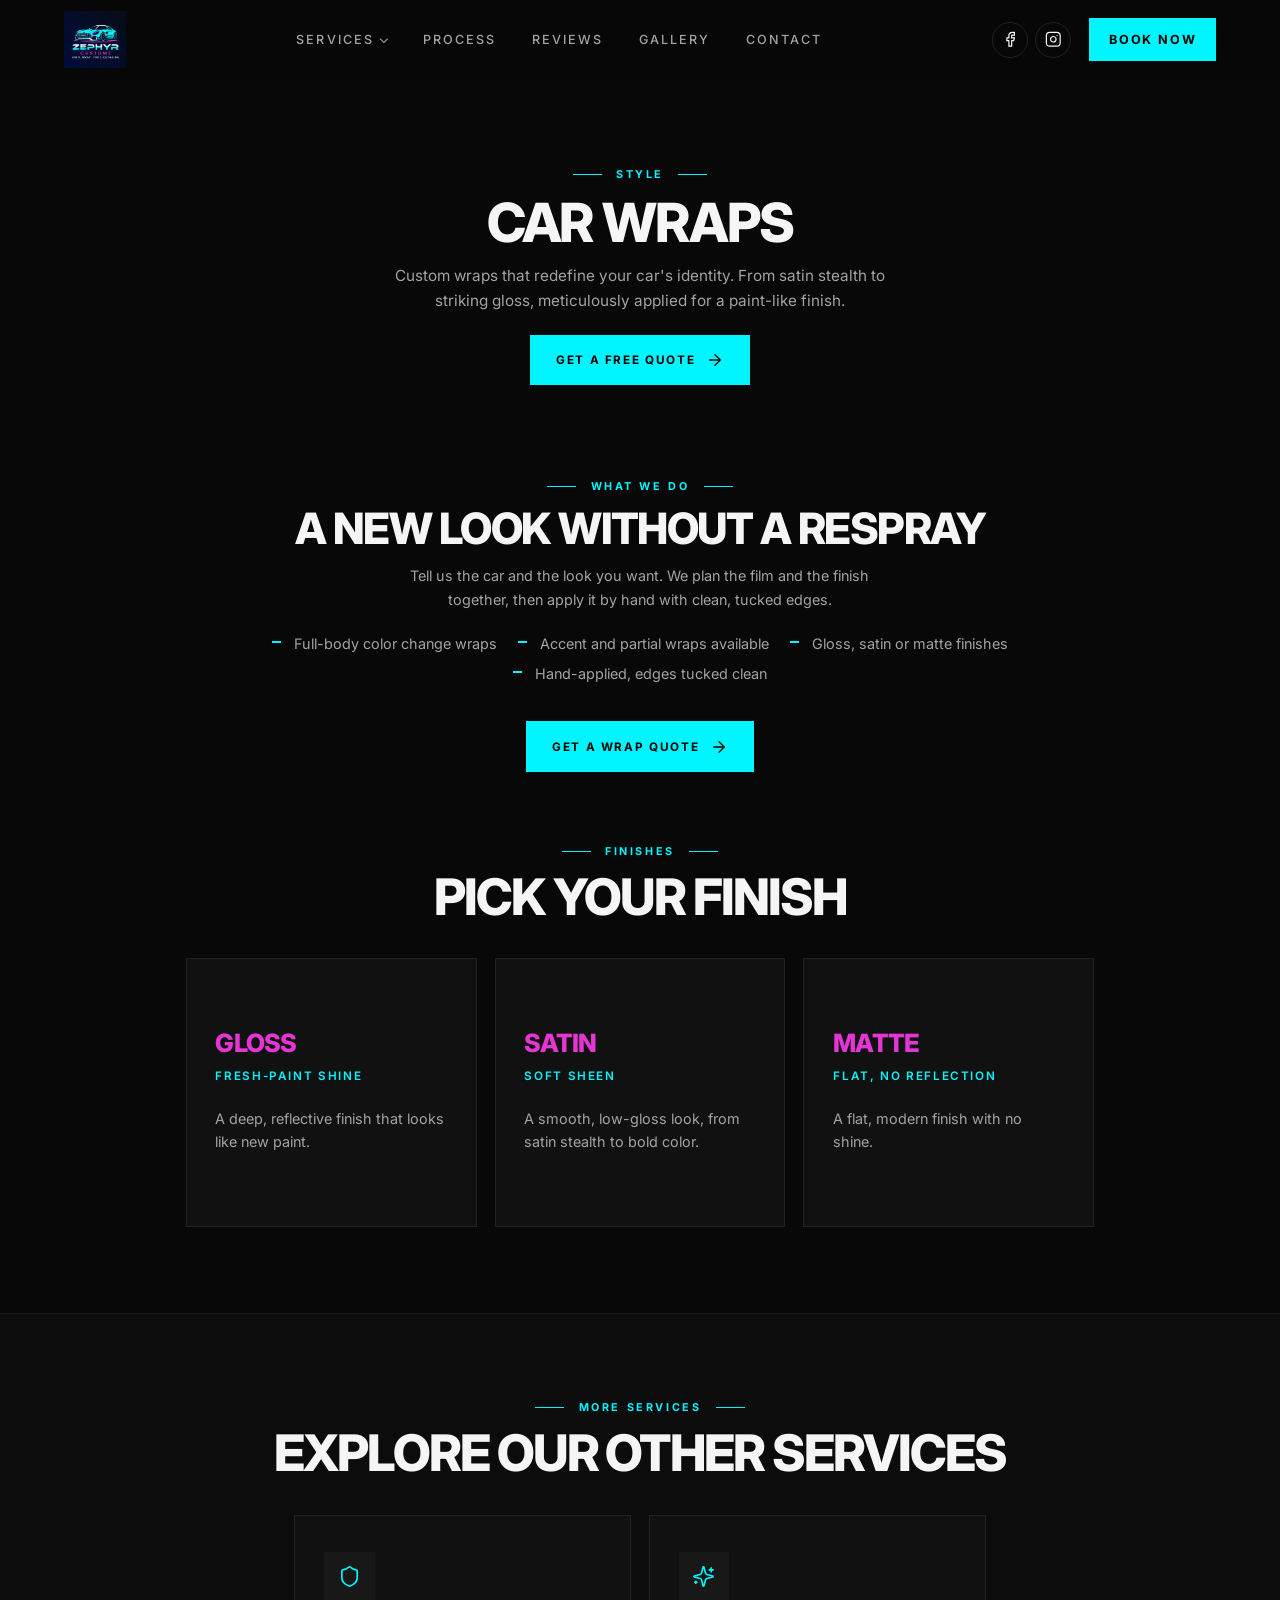
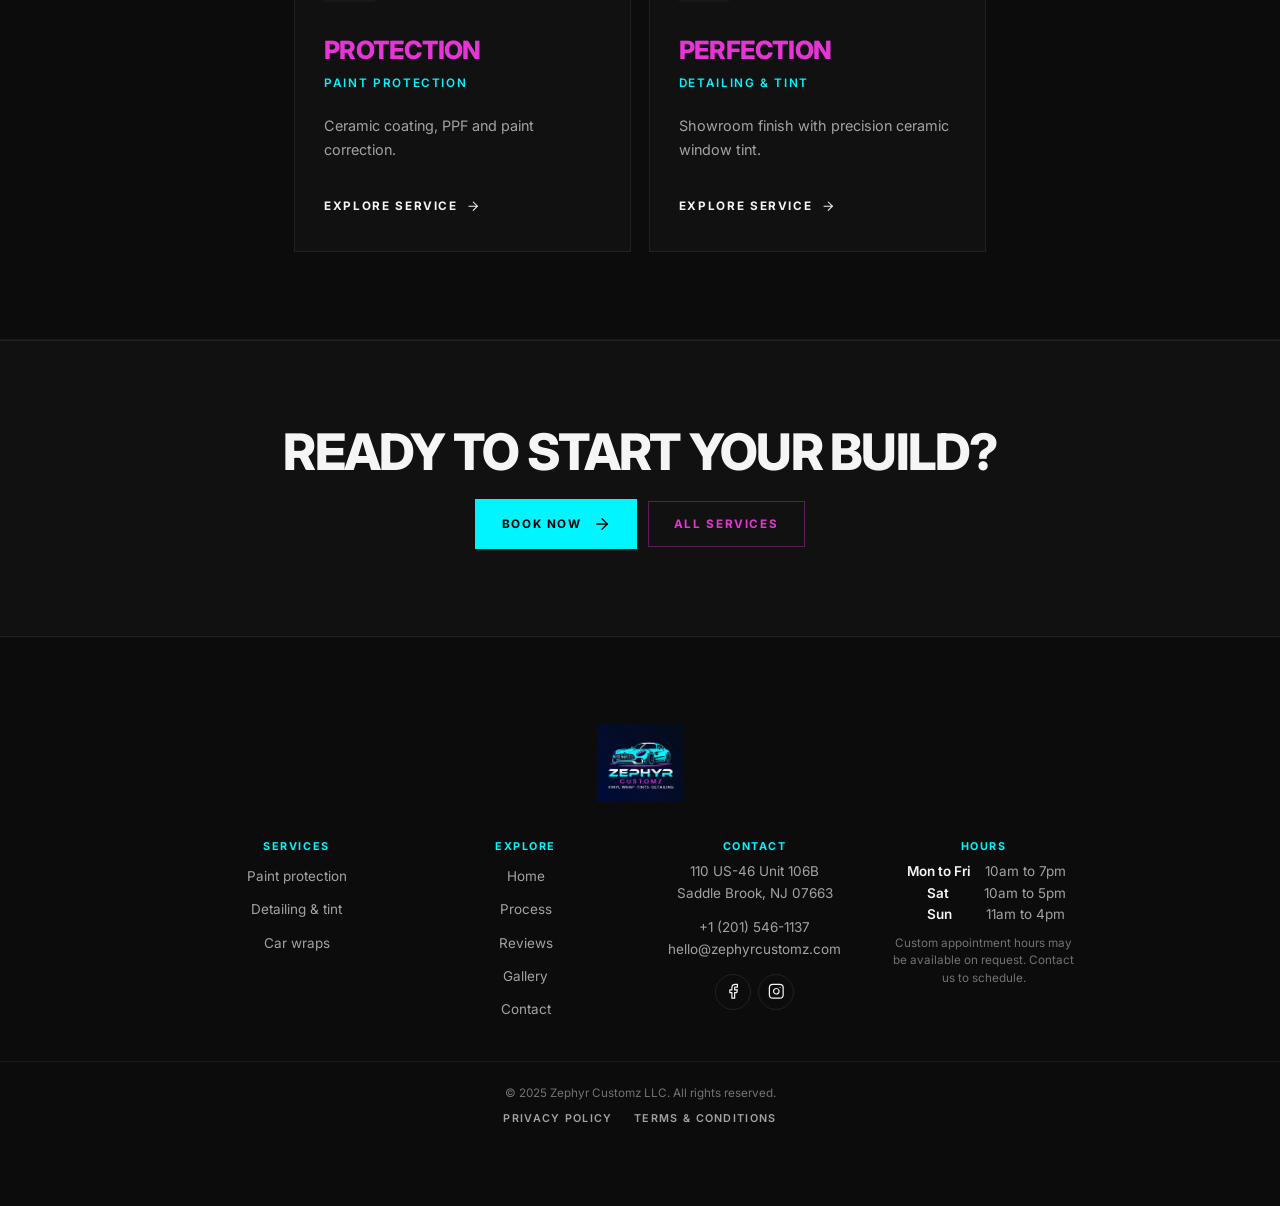
==== commit 25098db2: "Add legal name (Zephyr Customz LLC) and fix gallery contact link - Footer copyright on every page an" ====
--- a/car-wraps.html
+++ b/car-wraps.html
@@ -105,7 +105,7 @@
       <h1 id="svc-title">Car wraps</h1>
       <p class="svc-hero__lead">Custom wraps that redefine your car's identity. From satin stealth to striking gloss, meticulously applied for a paint-like finish.</p>
       <div class="svc-hero__actions">
-        <a class="btn btn--primary" href="index.html?service=Car%20wrap#contact">Get a free quote <svg class="icon" aria-hidden="true"><use href="#i-arrow"/></svg></a>
+        <a class="btn btn--primary" href="index.html#contact">Get a free quote <svg class="icon" aria-hidden="true"><use href="#i-arrow"/></svg></a>
       </div>
     </div>
   </section>
@@ -123,7 +123,7 @@
             <li>Gloss, satin or matte finishes</li>
             <li>Hand-applied, edges tucked clean</li>
           </ul>
-          <a class="btn btn--primary" href="index.html?service=Car%20wrap#contact">Get a wrap quote <svg class="icon" aria-hidden="true"><use href="#i-arrow"/></svg></a>
+          <a class="btn btn--primary" href="index.html#contact">Get a wrap quote <svg class="icon" aria-hidden="true"><use href="#i-arrow"/></svg></a>
         </div>
       </article>
 
@@ -230,7 +230,7 @@
     </div>
   </div>
   <div class="container footer__bottom">
-    <p class="footer__copy">&copy; <span id="year">2025</span> Zephyr Customz. All rights reserved.</p>
+    <p class="footer__copy">&copy; <span id="year">2025</span> Zephyr Customz LLC. All rights reserved.</p>
     <nav class="footer__legal" aria-label="Legal">
       <a href="privacy-policy.html">Privacy Policy</a>
       <a href="terms-and-conditions.html">Terms &amp; Conditions</a>
--- a/css/style.css
+++ b/css/style.css
@@ -602,7 +602,7 @@
 .social--menu { padding: 0.5rem var(--gutter) 1.25rem; }
 .follow { display: flex; align-items: center; gap: 1rem; margin-top: var(--space-3); }
 .follow__label { font-size: 0.75rem; font-weight: 700; letter-spacing: 0.16em; text-transform: uppercase; color: var(--muted); }
-.footer__contact .social { margin-top: 0.9rem; }
+.footer__contact .social { justify-content: center; margin-top: 0.9rem; }
 
 /* ---------- Gallery ---------- */
 .gallery { display: grid; gap: 0.6rem; grid-template-columns: repeat(2, 1fr); margin-inline: auto; }
@@ -859,6 +859,14 @@
 
 /* ---------- Contact ---------- */
 .contact { display: grid; gap: var(--space-4); align-items: start; }
+.contact--solo { display: block; max-width: 44rem; }
+.contact--solo .contact__info { text-align: center; }
+.contact--solo .eyebrow--line { justify-content: center; }
+.contact--solo .contact__lead { margin-inline: auto; }
+.contact--solo .info { justify-items: center; }
+.contact--solo .info li { flex-direction: column; gap: 0.6rem; text-align: center; }
+.contact--solo .quick { justify-content: center; }
+.contact--solo .follow { justify-content: center; }
 .contact__lead { margin-top: var(--space-2); max-width: 34rem; color: var(--muted); font-size: 1.0625rem; }
 
 .info { display: grid; gap: var(--space-3); margin-top: var(--space-4); }
@@ -880,75 +888,12 @@
 .quick .btn { padding: 1rem 1.25rem; }
 .quick .btn:first-child { grid-column: 1 / -1; }
 
-.form {
-  padding: 1.5rem 1.25rem;
-  background: var(--surface);
-  border: 1px solid var(--line);
-}
-.form__title { font-size: 1.5rem; margin-bottom: var(--space-3); letter-spacing: -0.04em; }
-.form__row { display: grid; gap: var(--space-2); }
-.field { display: grid; gap: 0.5rem; margin-bottom: var(--space-2); }
-.field label {
-  font-size: 0.75rem;
-  font-weight: 700;
-  letter-spacing: 0.14em;
-  text-transform: uppercase;
-  color: var(--muted);
-}
-.req { color: var(--cyan); }
-
-.field input,
-.field select,
-.field textarea {
-  width: 100%;
-  min-height: 3.25rem;
-  padding: 0.85rem 1rem;
-  background: var(--bg);
-  border: 1px solid var(--line);
-  border-radius: 0;
-  color: var(--text);
-  appearance: none;
-  -webkit-appearance: none;
-  transition: border-color 0.2s;
-}
-.field select {
-  padding-right: 2.5rem;
-  background-image: url("data:image/svg+xml,%3Csvg xmlns='http://www.w3.org/2000/svg' viewBox='0 0 24 24' fill='none' stroke='%23a3a3a3' stroke-width='2' stroke-linecap='round' stroke-linejoin='round'%3E%3Cpath d='m6 9 6 6 6-6'/%3E%3C/svg%3E");
-  background-repeat: no-repeat;
-  background-position: right 0.9rem center;
-  background-size: 1.1rem;
-}
-.field textarea { min-height: 8rem; resize: vertical; }
-.field input, .field select, .field textarea { font-size: max(1rem, 16px); }
-.field input::placeholder,
-.field textarea::placeholder { color: #777; }
-.field input:focus,
-.field select:focus,
-.field textarea:focus { outline: none; border-color: var(--cyan); box-shadow: 0 0 0 1px var(--cyan); }
-.field.has-error input,
-.field.has-error select { border-color: var(--error); }
-
-.opt { text-transform: none; letter-spacing: 0; font-weight: 500; color: var(--faint); }
-
-.hp {
-  position: absolute;
-  left: -9999px;
-  width: 1px;
-  height: 1px;
-  overflow: hidden;
-}
-
-.form__msg { margin-bottom: var(--space-2); padding: 0.85rem 1rem; font-size: 0.9375rem; border: 1px solid; }
-.form__msg[hidden] { display: none; }
-.form__msg--error { color: var(--error); border-color: rgba(255, 107, 107, 0.5); background: rgba(255, 107, 107, 0.08); }
-.form__msg--ok { color: var(--cyan); border-color: var(--cyan-dim); background: rgba(0, 245, 255, 0.07); }
-.btn[disabled] { opacity: 0.6; cursor: progress; }
-
 /* ---------- Footer ---------- */
 .site-footer { padding-block: var(--space-5) calc(5.5rem + env(safe-area-inset-bottom)); border-top: 1px solid var(--line); background: var(--bg-alt); }
-.footer { display: grid; gap: var(--space-3); }
-.footer__brand img { width: auto; height: 5.5rem; }
-.footer__links { display: grid; grid-template-columns: 1fr 1fr; gap: var(--space-3); }
+.footer { display: grid; gap: var(--space-4); justify-items: center; text-align: center; }
+.footer__brand { grid-column: 1 / -1; }
+.footer__brand img { width: auto; height: 5.5rem; margin-inline: auto; }
+.footer__links { display: grid; grid-template-columns: 1fr 1fr; gap: var(--space-3) var(--space-4); width: 100%; max-width: 24rem; }
 .footer__nav ul { display: grid; gap: 0.1rem; }
 .footer__nav a { display: inline-block; padding: 0.35rem 0; text-decoration: none; transition: color 0.2s; }
 .footer__contact address { margin-bottom: 0.9rem; }
@@ -956,21 +901,23 @@
 .footer__col a { text-decoration: none; }
 .footer__col a:hover { color: var(--cyan); }
 .footer__label { margin-bottom: 0.4rem; font-size: 0.75rem; font-weight: 700; letter-spacing: 0.14em; text-transform: uppercase; color: var(--cyan); }
-.footer__hours li { display: flex; gap: 0.6rem; }
+.footer__hours li { display: flex; justify-content: center; gap: 0.6rem; }
 .footer__hours li span { min-width: 5.2rem; color: var(--text); font-weight: 600; }
 .footer__note { margin-top: 0.6rem; font-size: 0.8125rem; line-height: 1.5; color: var(--faint); }
 .footer__bottom {
   display: flex;
   flex-wrap: wrap;
+  flex-direction: column;
   align-items: center;
-  justify-content: space-between;
-  gap: 0.75rem 1.5rem;
+  justify-content: center;
+  gap: 0.5rem 1.5rem;
   margin-top: var(--space-4);
   padding-top: var(--space-3);
+  text-align: center;
   border-top: 1px solid var(--line-soft);
 }
 .footer__copy { font-size: 0.8125rem; color: var(--faint); }
-.footer__legal { display: flex; flex-wrap: wrap; gap: 0.5rem 1.5rem; }
+.footer__legal { display: flex; flex-wrap: wrap; justify-content: center; gap: 0.5rem 1.5rem; }
 .footer__legal a { font-size: 0.75rem; font-weight: 600; letter-spacing: 0.12em; text-transform: uppercase; color: var(--muted); text-decoration: none; transition: color 0.2s; }
 .footer__legal a:hover { color: var(--cyan); }
 
@@ -1011,7 +958,6 @@
 /* ---------- Breakpoints ---------- */
 @media (min-width: 35em) { /* 560px */
   .hero__actions { flex-direction: row; flex-wrap: wrap; }
-  .form__row { grid-template-columns: 1fr 1fr; }
   .facts { grid-template-columns: repeat(2, 1fr); }
   .quick { display: flex; flex-wrap: wrap; }
   .quick .btn { flex: 0 1 auto; padding: 0.95rem 1.25rem; }
@@ -1029,6 +975,7 @@
   .project__title { font-size: 1rem; }
   .why { grid-template-columns: repeat(2, 1fr); }
   .footer { grid-template-columns: 1fr 1fr; align-items: start; }
+  .footer__links { grid-column: 1 / -1; max-width: 28rem; }
   .hero { min-height: 40rem; }
   .hero__media video { opacity: 0.75; }
   .card { padding: 2.5rem 2rem; }
@@ -1124,7 +1071,8 @@
   .hero__title { font-size: clamp(4rem, 6.2vw, 5.75rem); max-width: 10.5ch; }
   .hero__title .eyebrow { font-size: 0.8125rem; }
 
-  .footer { grid-template-columns: 0.8fr 1.7fr 1.4fr 1.2fr; gap: var(--space-4); }
+  .footer { grid-template-columns: repeat(4, 1fr); gap: var(--space-4); max-width: 70rem; margin-inline: auto; }
+  .footer__links { display: contents; }
   .reviews__track { grid-template-columns: repeat(3, 1fr); gap: 1.25rem; }
   .why { grid-template-columns: repeat(4, 1fr); }
   .steps { grid-template-columns: repeat(4, 1fr); gap: var(--space-3); max-width: none; }
@@ -1137,8 +1085,6 @@
   .perks { padding-block: 5rem; }
   .trust__list { grid-template-columns: repeat(4, 1fr); gap: 1.5rem; padding-block: 1.5rem; }
   .trust__list li { justify-content: center; font-size: 0.8125rem; letter-spacing: 0.08em; }
-  .contact { grid-template-columns: 1fr 1.1fr; gap: var(--space-5); }
-  .form { padding: 2.75rem 3rem; }
   .gallery { gap: 1.25rem; }
   .project__title { font-size: 1.125rem; }
 }
@@ -1164,7 +1110,6 @@
   .footer__col a { display: inline-block; padding-block: 0.6rem; }
   .footer__nav a { padding-block: 0.7rem; }
   .link-arrow { padding-block: 0.8rem; }
-  .field input, .field select, .field textarea { font-size: max(1rem, 16px); }
 }
 
 @media (max-width: 47.99em) { /* phones: room above the chat widget, no scroll behind dialogs */
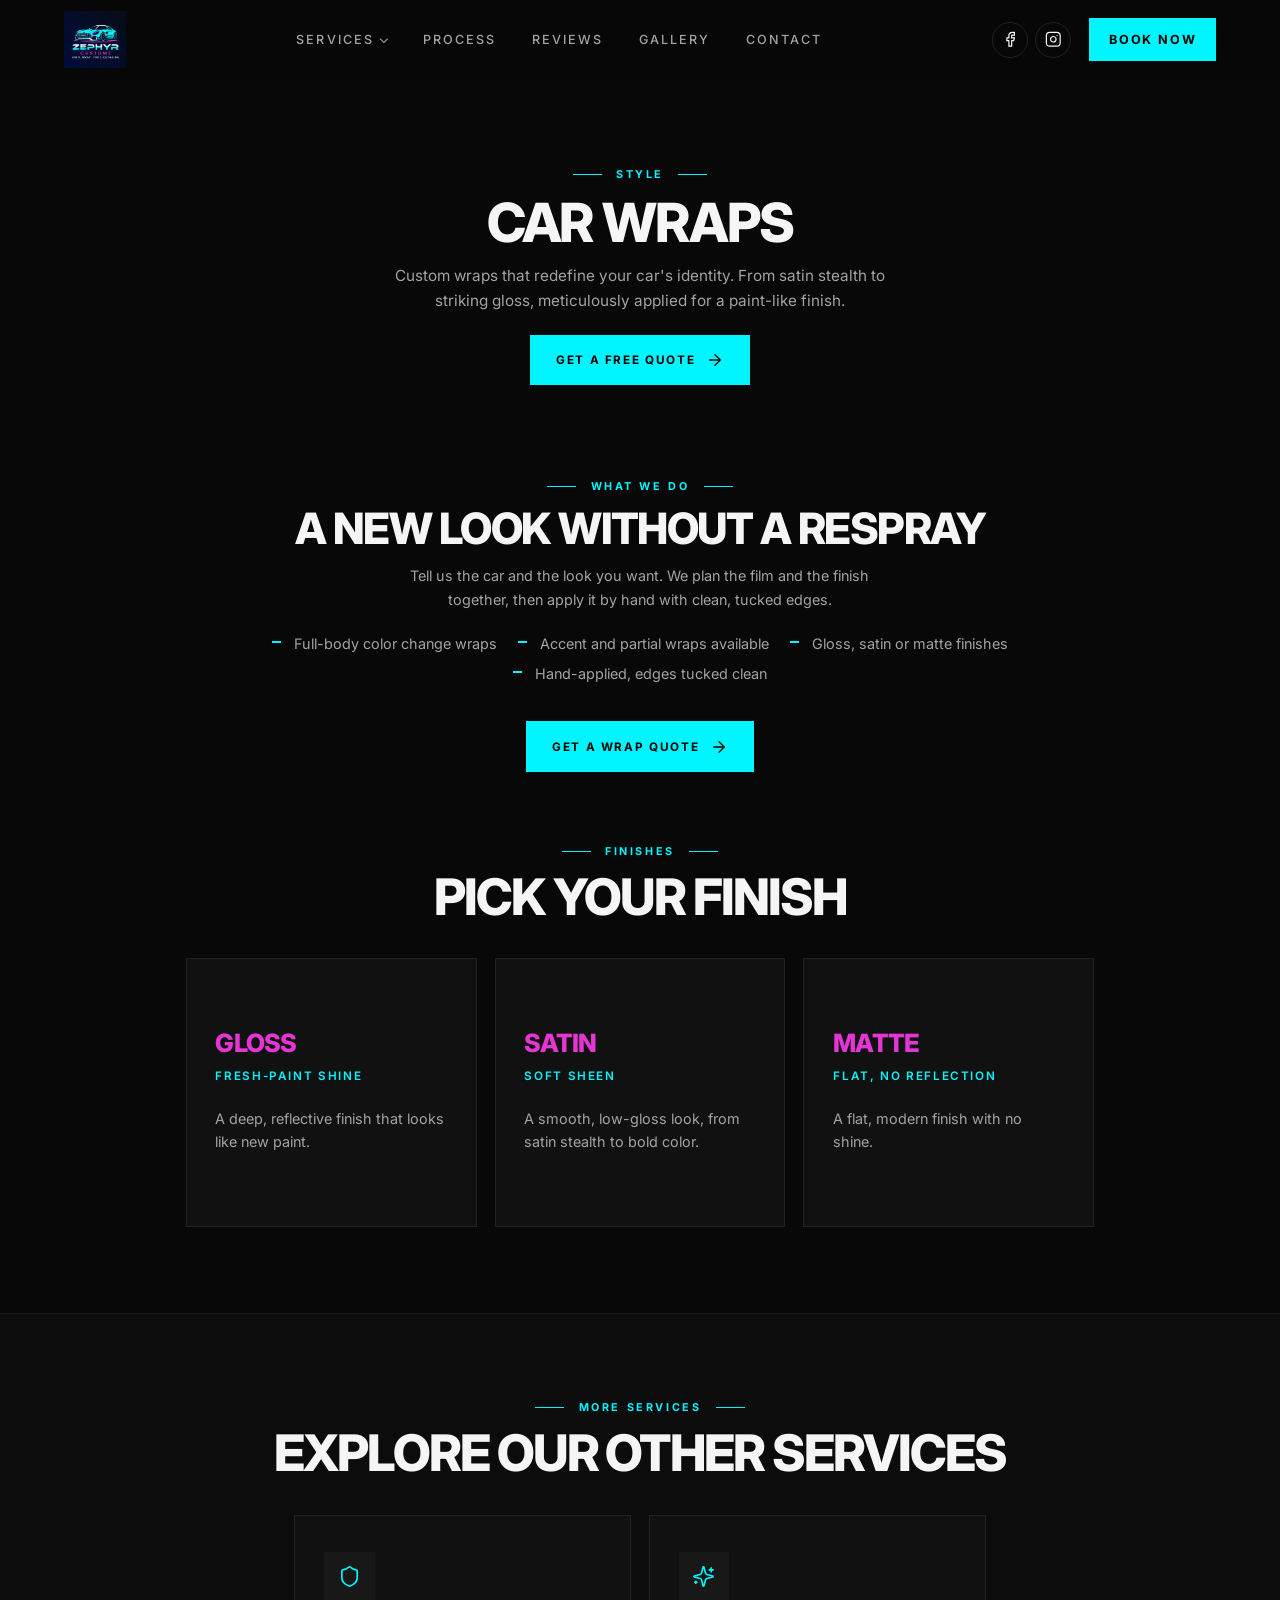
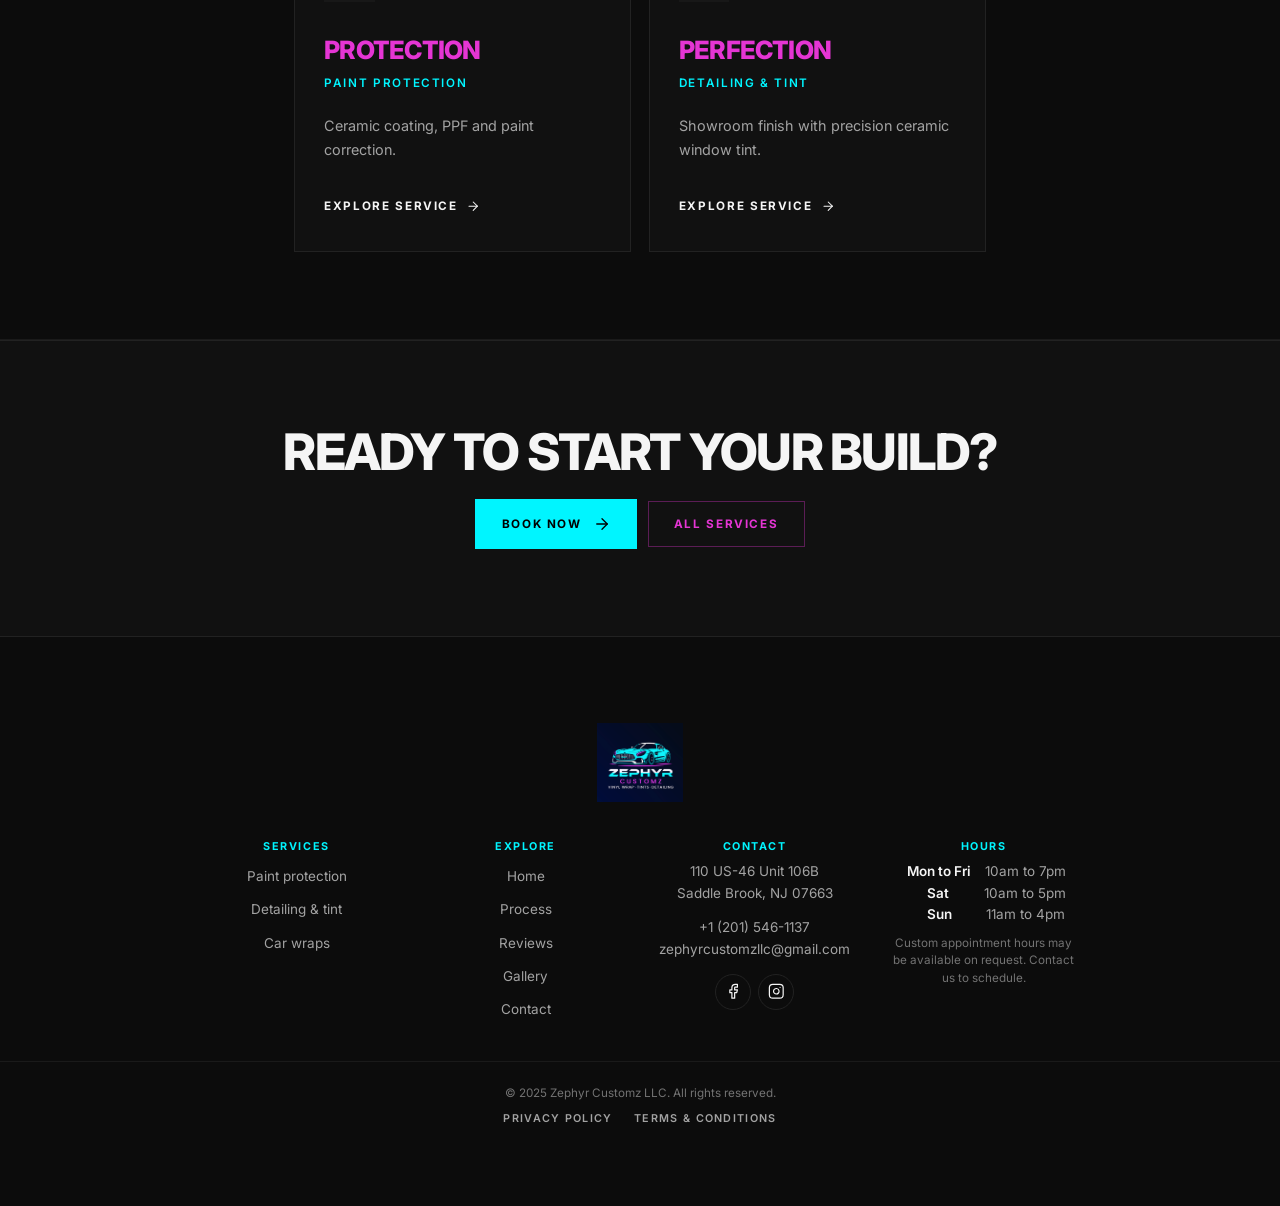
==== commit 18ff8fc7: "Update widget, business email, and SMS opt-in wording for A2P compliance - Switch GHL chat widget to" ====
--- a/car-wraps.html
+++ b/car-wraps.html
@@ -211,7 +211,7 @@
       </address>
       <p>
         <a href="tel:+12015461137">+1 (201) 546-1137</a><br>
-        <a href="mailto:hello@zephyrcustomz.com">hello@zephyrcustomz.com</a>
+        <a href="mailto:zephyrcustomzllc@gmail.com">zephyrcustomzllc@gmail.com</a>
       </p>
       <ul class="social social--footer" aria-label="Zephyr Customz on social media">
         <li><a class="social__link" href="https://www.facebook.com/p/Zephyr-Customz-61579824745924/" target="_blank" rel="noopener" aria-label="Zephyr Customz on Facebook"><svg class="icon" aria-hidden="true"><use href="#i-facebook"/></svg></a></li>
@@ -238,7 +238,7 @@
   </div>
 </footer>
 
-<script src="https://widgets.leadconnectorhq.com/loader.js" data-resources-url="https://widgets.leadconnectorhq.com/chat-widget/loader.js" data-widget-id="69d97dedd0d6ea7be0018abc" data-source="WEB_USER"></script>
+<script src="https://widgets.leadconnectorhq.com/loader.js" data-resources-url="https://widgets.leadconnectorhq.com/chat-widget/loader.js" data-widget-id="6ad8a10dc5fa611730b6b001" data-source="WEB_USER"></script>
 
 <script src="js/main.js" defer></script>
 </body>
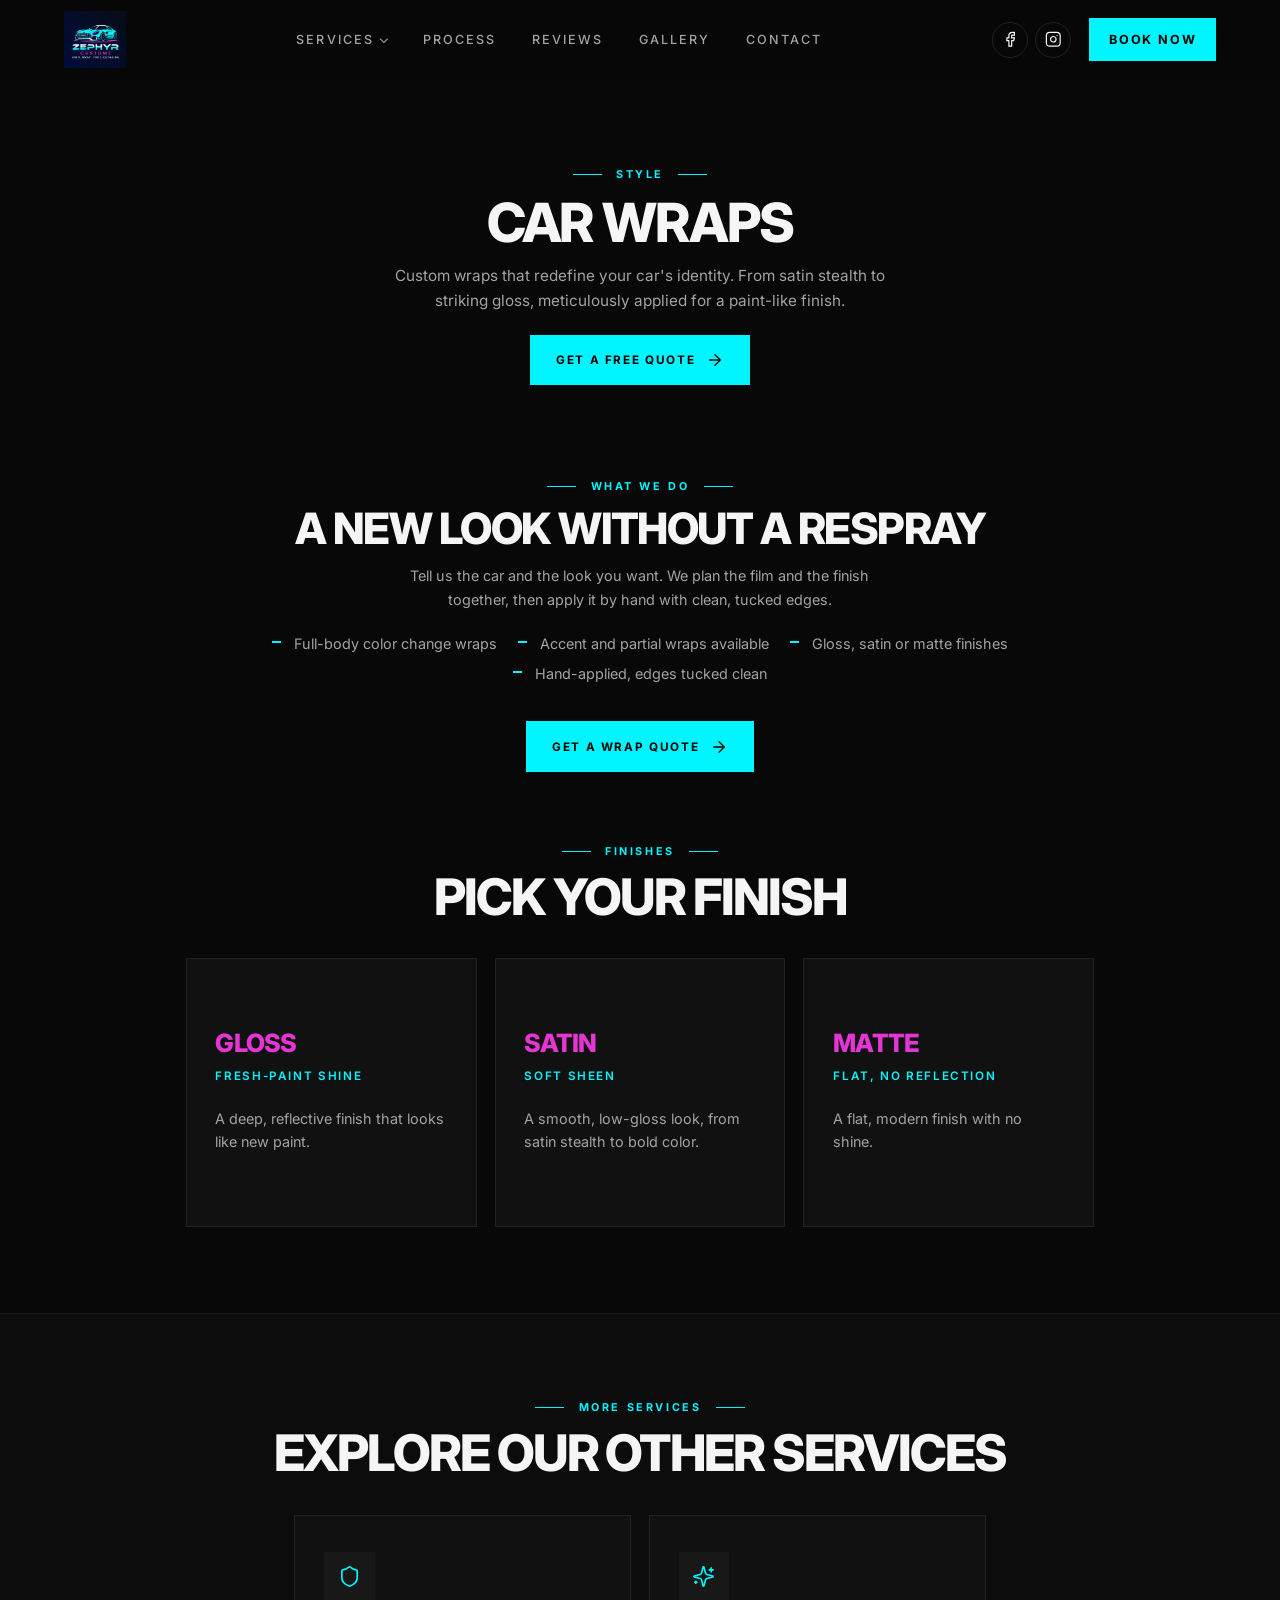
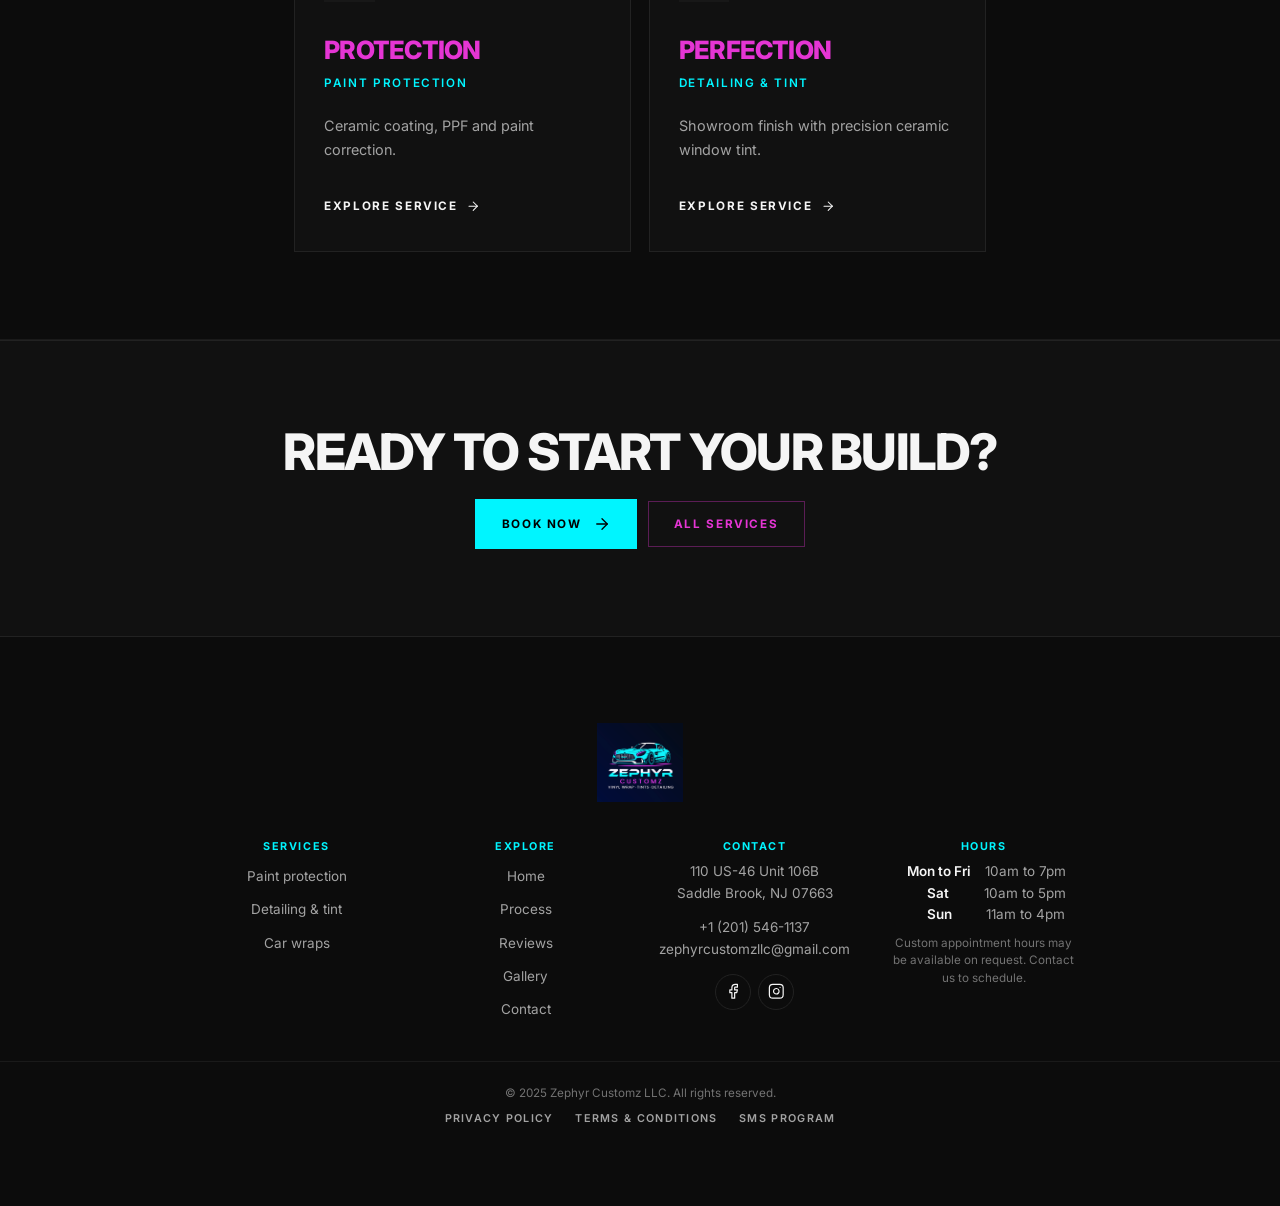
==== commit 7ebac7b0: "Add SMS Program page and strengthen SMS wording in Privacy and Terms - New sms-program page (widget " ====
--- a/car-wraps.html
+++ b/car-wraps.html
@@ -234,6 +234,7 @@
     <nav class="footer__legal" aria-label="Legal">
       <a href="privacy-policy.html">Privacy Policy</a>
       <a href="terms-and-conditions.html">Terms &amp; Conditions</a>
+      <a href="sms-program.html">SMS Program</a>
     </nav>
   </div>
 </footer>
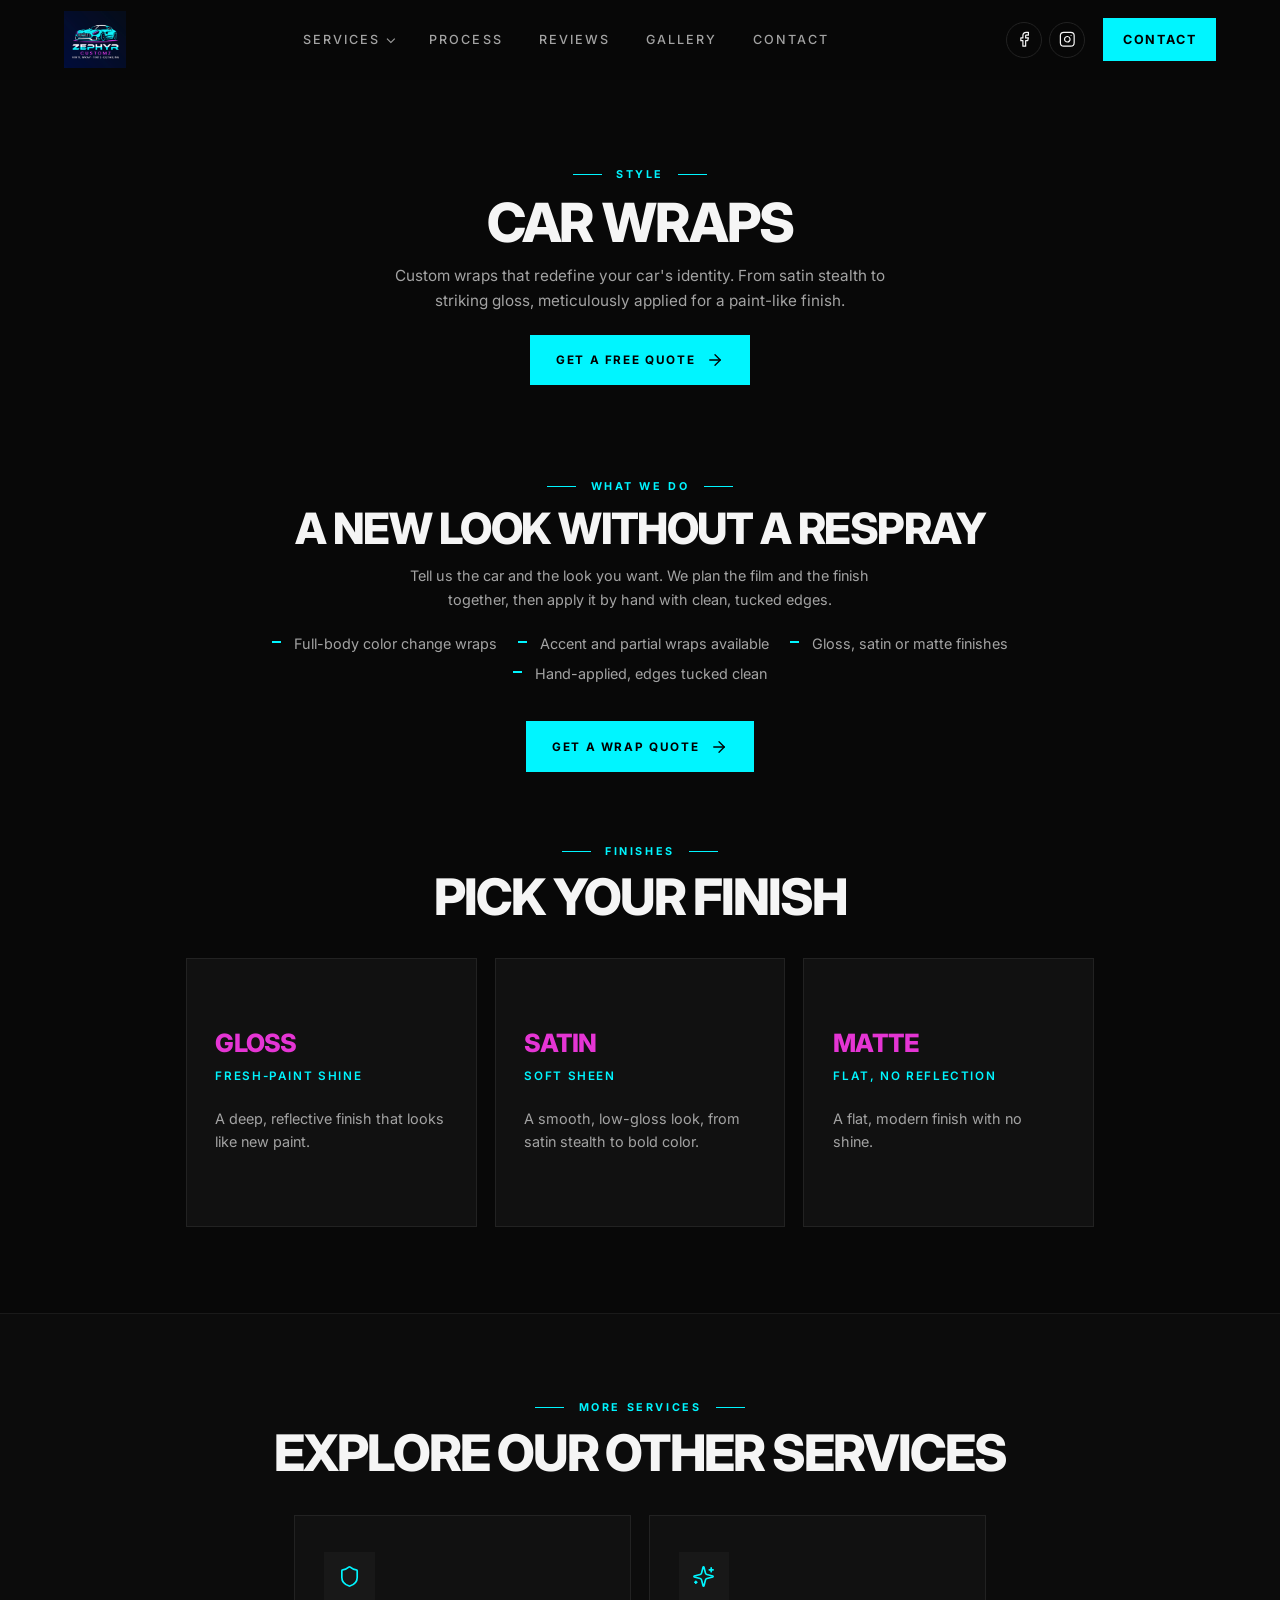
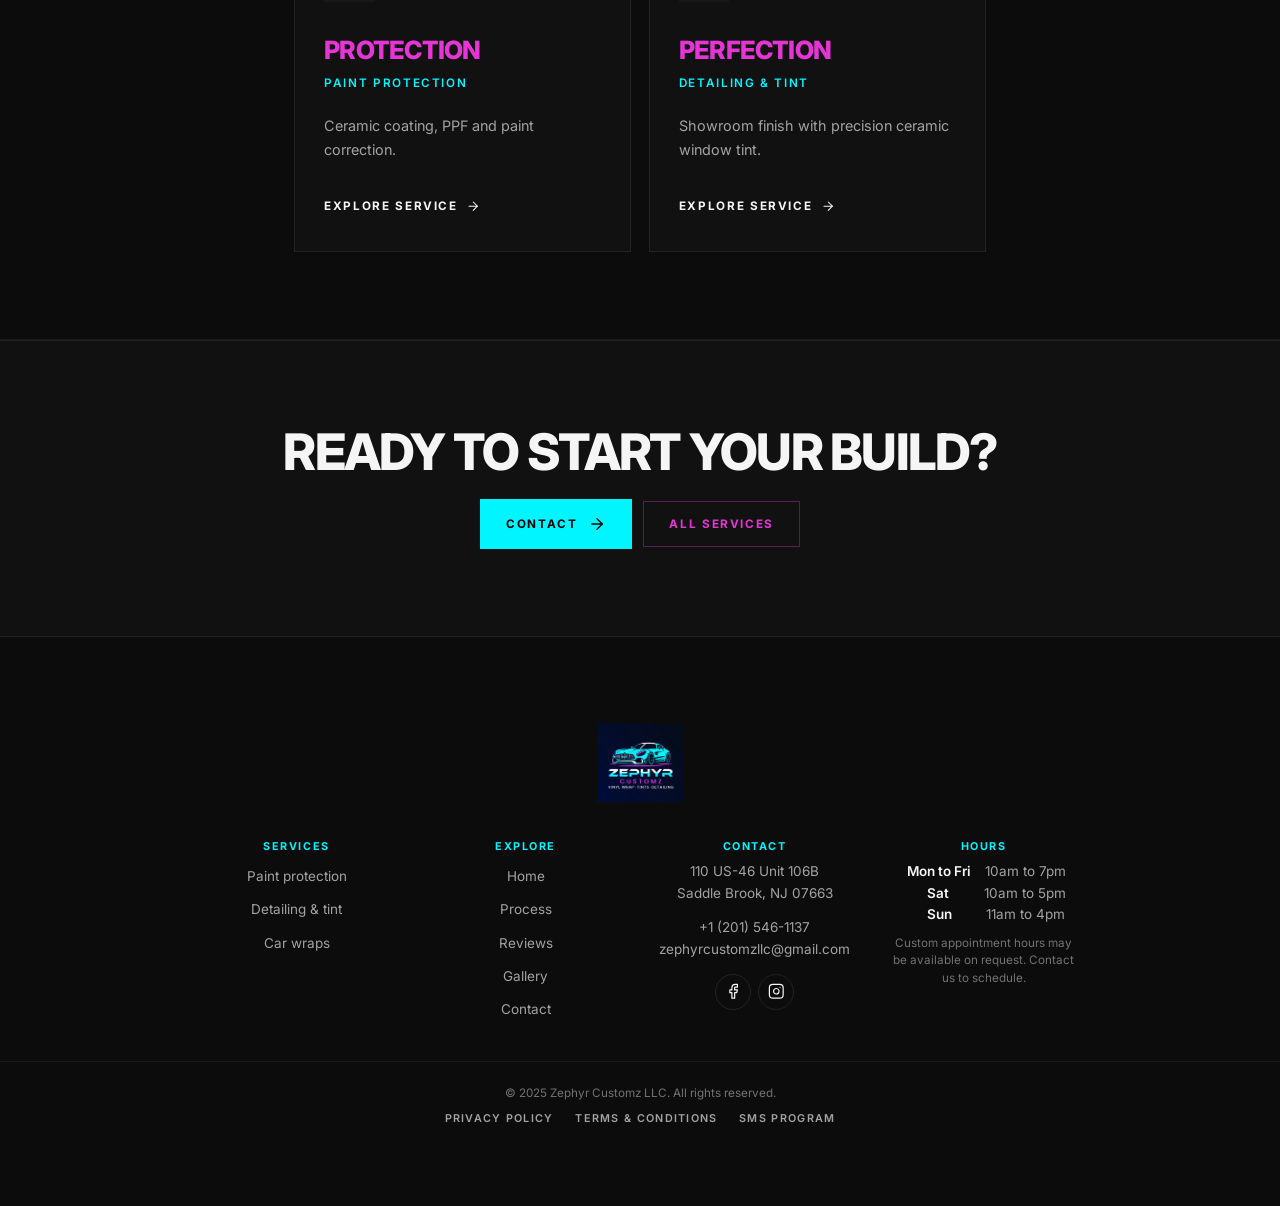
==== commit 9f2dbaa3: "Rename Book now buttons to Contact Co-Authored-By: Claude Sonnet 5.5 <noreply@anthropic.com>" ====
--- a/car-wraps.html
+++ b/car-wraps.html
@@ -89,7 +89,7 @@
         <li><a class="social__link" href="https://www.facebook.com/p/Zephyr-Customz-61579824745924/" target="_blank" rel="noopener" aria-label="Zephyr Customz on Facebook"><svg class="icon" aria-hidden="true"><use href="#i-facebook"/></svg></a></li>
         <li><a class="social__link" href="https://www.instagram.com/zephyrcustomznj/" target="_blank" rel="noopener" aria-label="Zephyr Customz on Instagram"><svg class="icon" aria-hidden="true"><use href="#i-instagram"/></svg></a></li>
       </ul>
-      <a class="btn btn--primary nav__cta" href="index.html#contact">Book now</a>
+      <a class="btn btn--primary nav__cta" href="index.html#contact">Contact</a>
     </div>
 
     <button class="nav__toggle" type="button" aria-expanded="false" aria-controls="site-nav" aria-label="Open menu">
@@ -168,7 +168,7 @@
     <div class="container svc-cta__inner">
       <h2 id="cta-title">Ready to start your build?</h2>
       <div class="svc-hero__actions">
-        <a class="btn btn--primary" href="index.html#contact">Book now <svg class="icon" aria-hidden="true"><use href="#i-arrow"/></svg></a>
+        <a class="btn btn--primary" href="index.html#contact">Contact <svg class="icon" aria-hidden="true"><use href="#i-arrow"/></svg></a>
         <a class="btn btn--outline" href="index.html#services">All services</a>
       </div>
     </div>
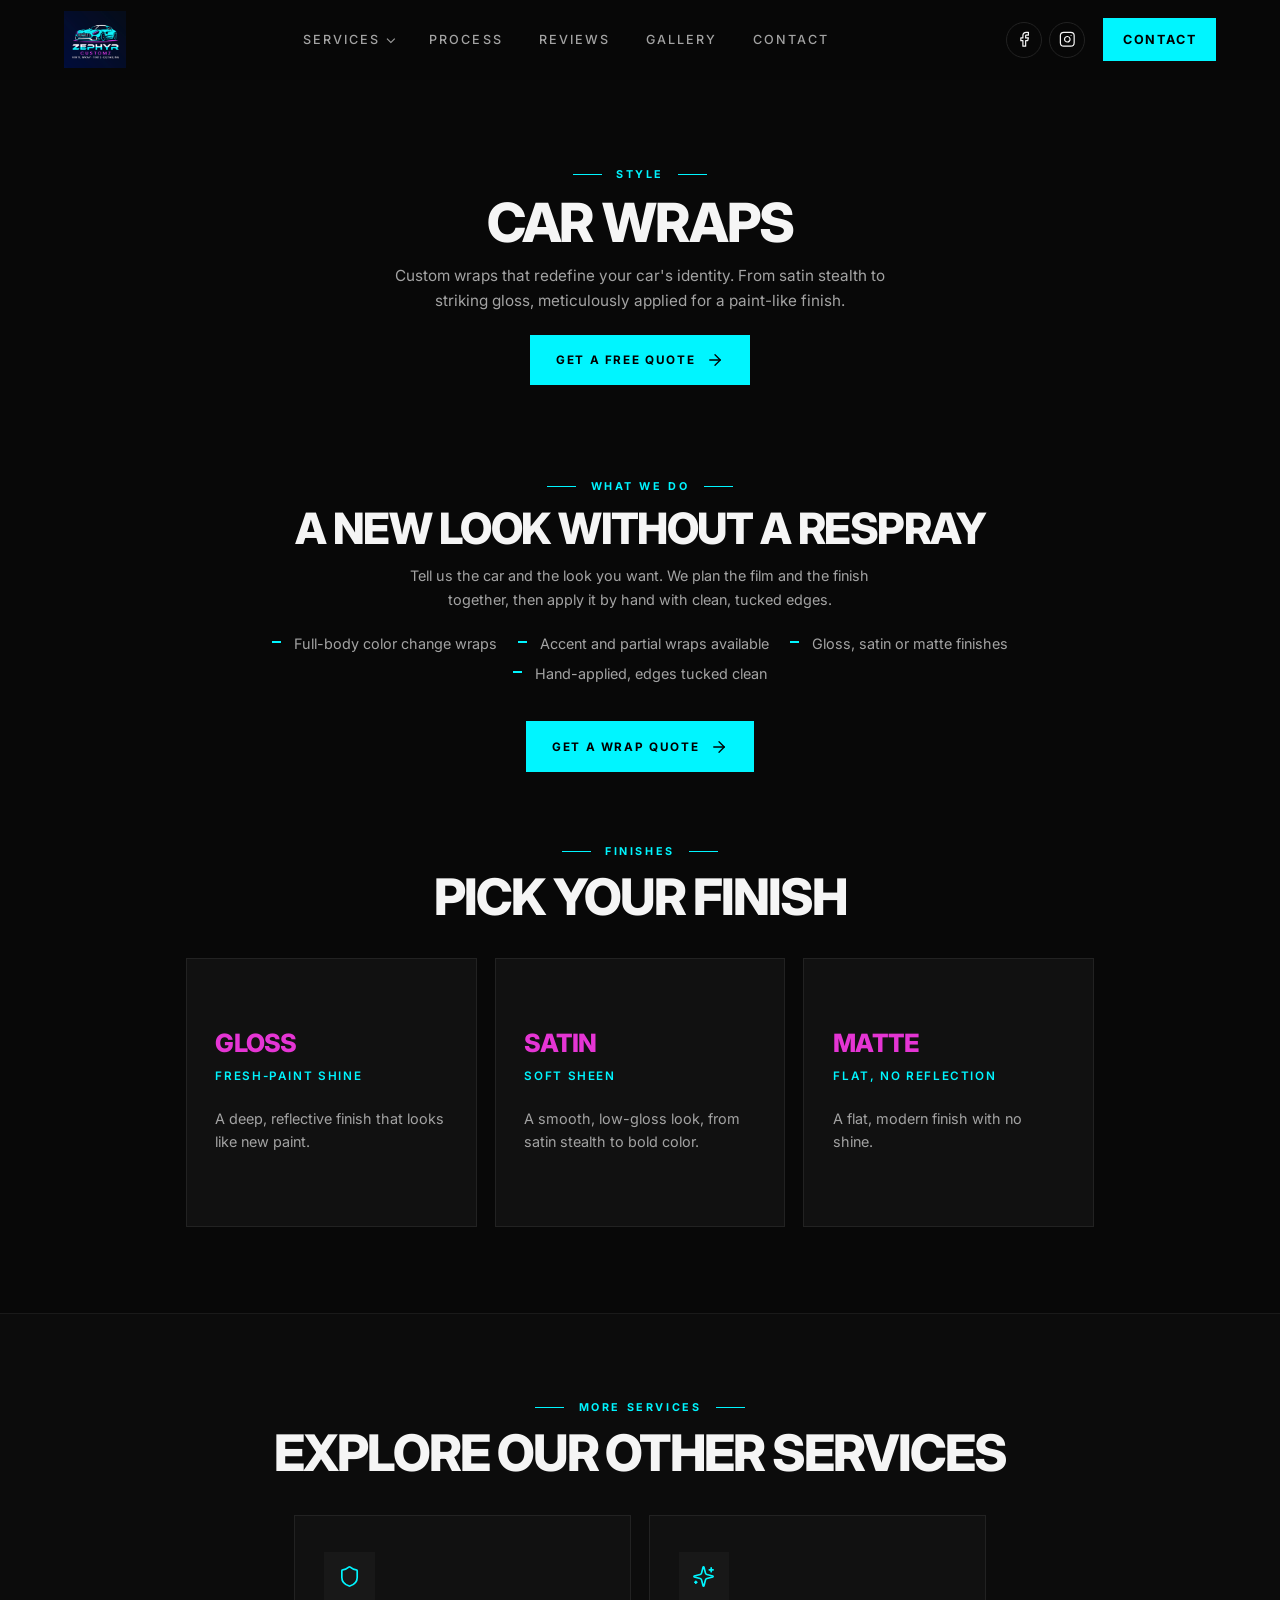
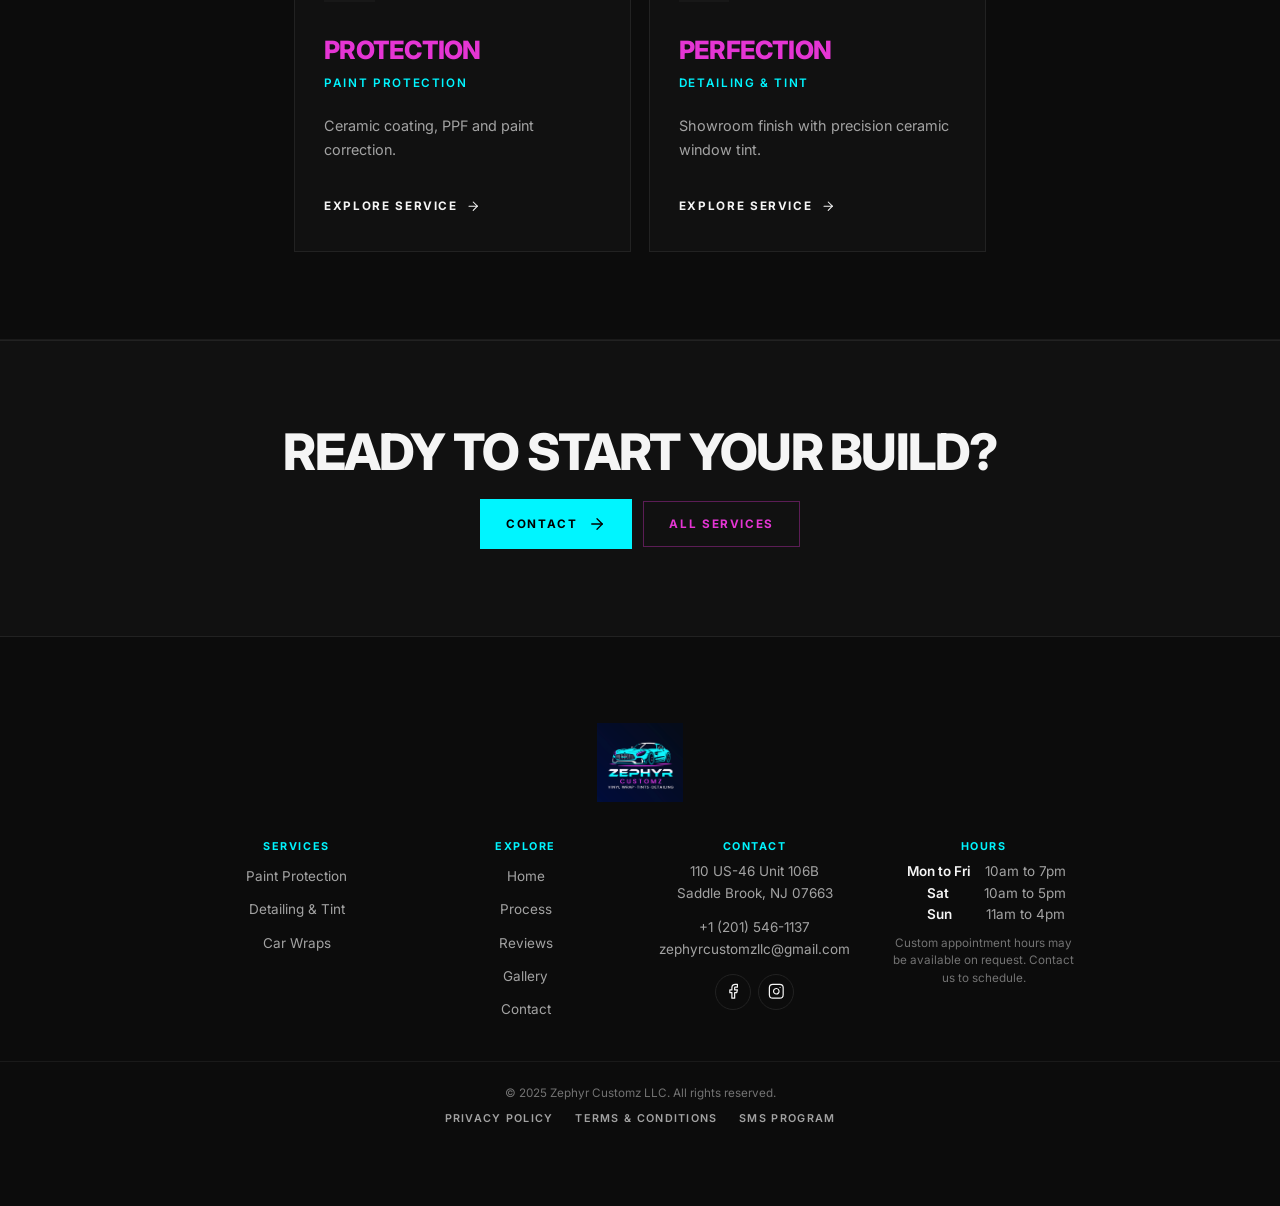
==== commit 1647f6cd: "Capitalize service names (Car Wraps, Paint Protection, Detailing & Tint, etc.) Co-Authored-By: Claud" ====
--- a/car-wraps.html
+++ b/car-wraps.html
@@ -68,9 +68,9 @@
         <li class="has-sub">
           <a href="index.html#services">Services</a>
           <ul class="subnav" aria-label="Services">
-            <li><a href="paint-protection.html"><span class="subnav__title">Paint protection</span><span class="subnav__text">Ceramic, PPF and paint correction</span></a></li>
-            <li><a href="detailing-tint.html"><span class="subnav__title">Detailing &amp; tint</span><span class="subnav__text">Showroom finish and ceramic tint</span></a></li>
-            <li><a href="car-wraps.html" aria-current="page"><span class="subnav__title">Car wraps</span><span class="subnav__text">Color change and custom finishes</span></a></li>
+            <li><a href="paint-protection.html"><span class="subnav__title">Paint Protection</span><span class="subnav__text">Ceramic, PPF and Paint Correction</span></a></li>
+            <li><a href="detailing-tint.html"><span class="subnav__title">Detailing &amp; Tint</span><span class="subnav__text">Showroom finish and ceramic tint</span></a></li>
+            <li><a href="car-wraps.html" aria-current="page"><span class="subnav__title">Car Wraps</span><span class="subnav__text">Color change and custom finishes</span></a></li>
           </ul>
         </li>
         <li><a href="index.html#process">Process</a></li>
@@ -102,7 +102,7 @@
   <section class="svc-hero" aria-labelledby="svc-title">
     <div class="container">
       <p class="eyebrow eyebrow--lines">Style</p>
-      <h1 id="svc-title">Car wraps</h1>
+      <h1 id="svc-title">Car Wraps</h1>
       <p class="svc-hero__lead">Custom wraps that redefine your car's identity. From satin stealth to striking gloss, meticulously applied for a paint-like finish.</p>
       <div class="svc-hero__actions">
         <a class="btn btn--primary" href="index.html#contact">Get a free quote <svg class="icon" aria-hidden="true"><use href="#i-arrow"/></svg></a>
@@ -110,7 +110,7 @@
     </div>
   </section>
 
-  <section class="svc-body" aria-label="Car wraps details">
+  <section class="svc-body" aria-label="Car Wraps details">
     <div class="container">
       <article class="svc-block svc-block--center reveal">
         <div class="svc-block__copy">
@@ -149,14 +149,14 @@
         <article class="card reveal">
           <span class="card__icon"><svg class="icon" aria-hidden="true"><use href="#i-shield"/></svg></span>
           <h3 class="card__title">Protection</h3>
-          <p class="card__sub">Paint protection</p>
+          <p class="card__sub">Paint Protection</p>
           <p class="card__text">Ceramic coating, PPF and paint correction.</p>
           <a class="link-arrow" href="paint-protection.html">Explore service <svg class="icon" aria-hidden="true"><use href="#i-arrow"/></svg></a>
         </article>
         <article class="card reveal">
           <span class="card__icon"><svg class="icon" aria-hidden="true"><use href="#i-sparkles"/></svg></span>
           <h3 class="card__title">Perfection</h3>
-          <p class="card__sub">Detailing &amp; tint</p>
+          <p class="card__sub">Detailing &amp; Tint</p>
           <p class="card__text">Showroom finish with precision ceramic window tint.</p>
           <a class="link-arrow" href="detailing-tint.html">Explore service <svg class="icon" aria-hidden="true"><use href="#i-arrow"/></svg></a>
         </article>
@@ -187,9 +187,9 @@
       <nav class="footer__col footer__nav" aria-label="Services">
         <p class="footer__label">Services</p>
         <ul>
-          <li><a href="paint-protection.html">Paint protection</a></li>
-          <li><a href="detailing-tint.html">Detailing &amp; tint</a></li>
-          <li><a href="car-wraps.html">Car wraps</a></li>
+          <li><a href="paint-protection.html">Paint Protection</a></li>
+          <li><a href="detailing-tint.html">Detailing &amp; Tint</a></li>
+          <li><a href="car-wraps.html">Car Wraps</a></li>
         </ul>
       </nav>
       <nav class="footer__col footer__nav" aria-label="Explore">
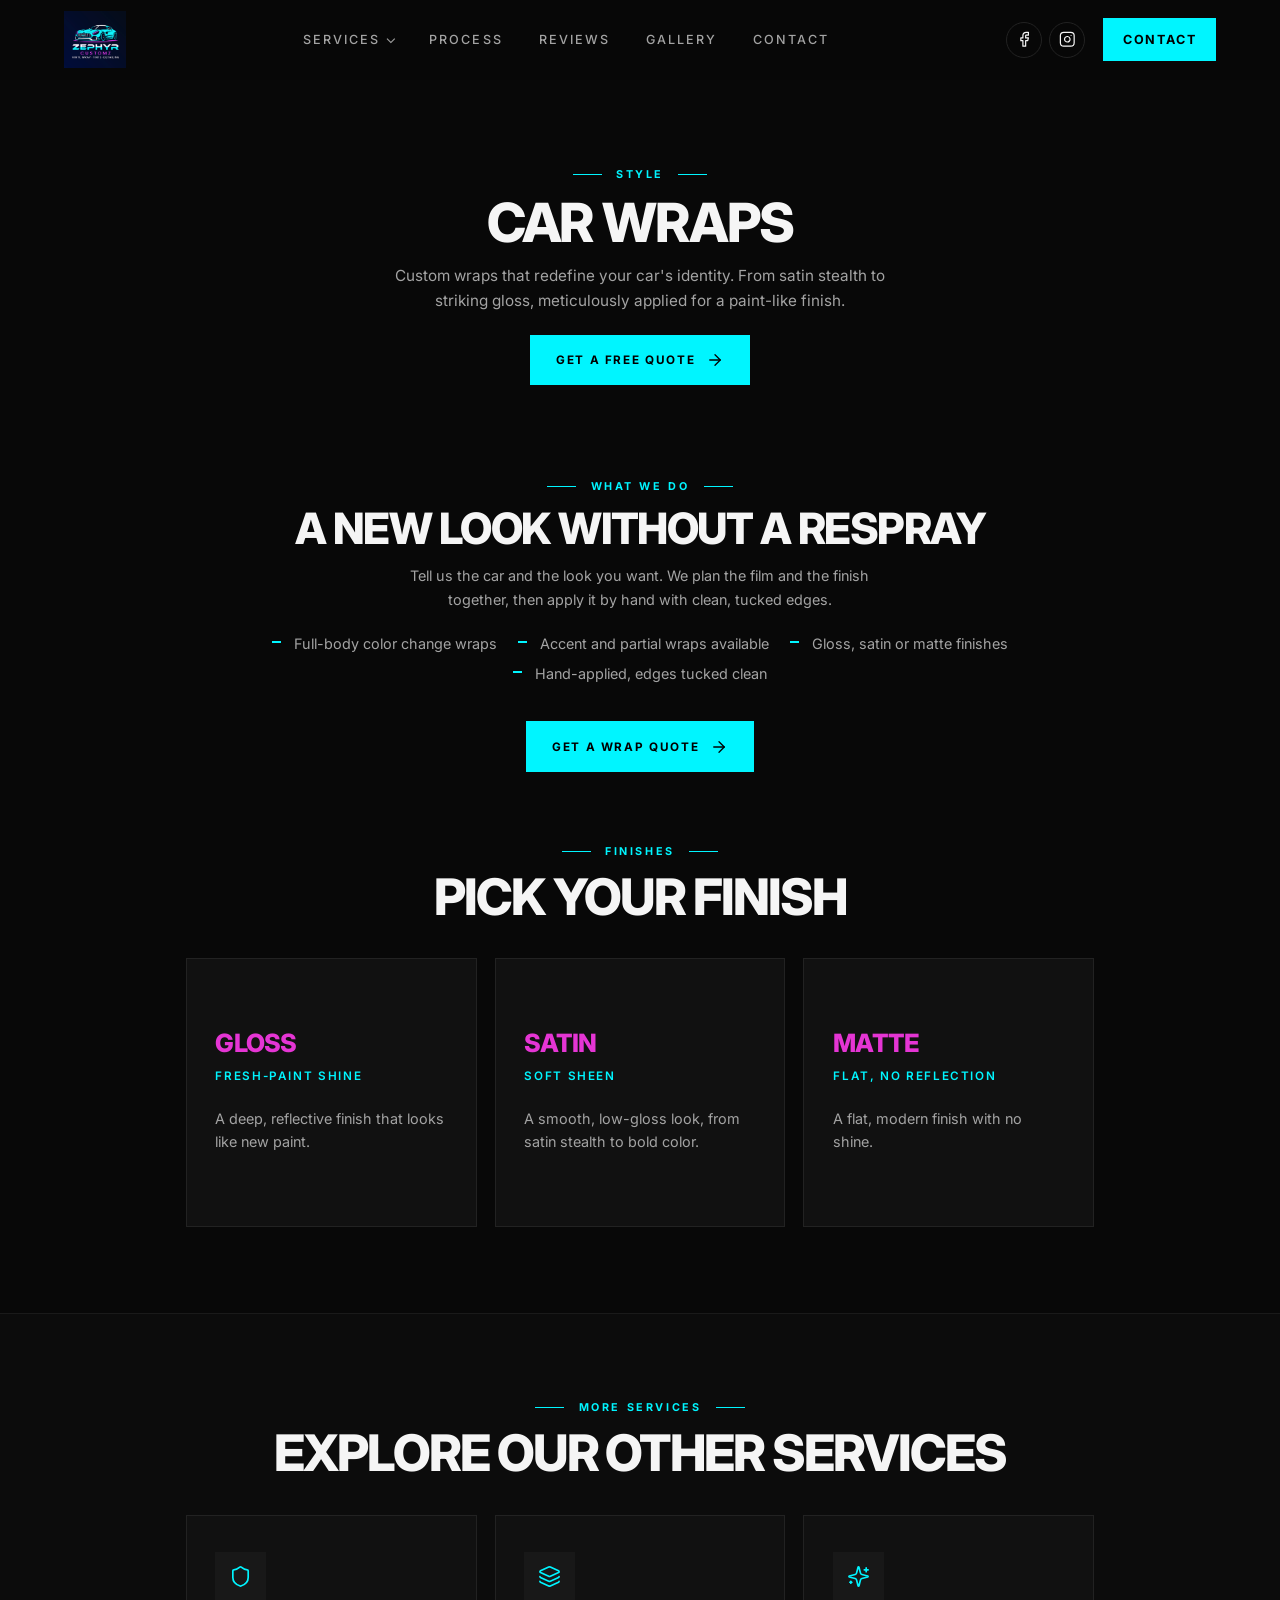
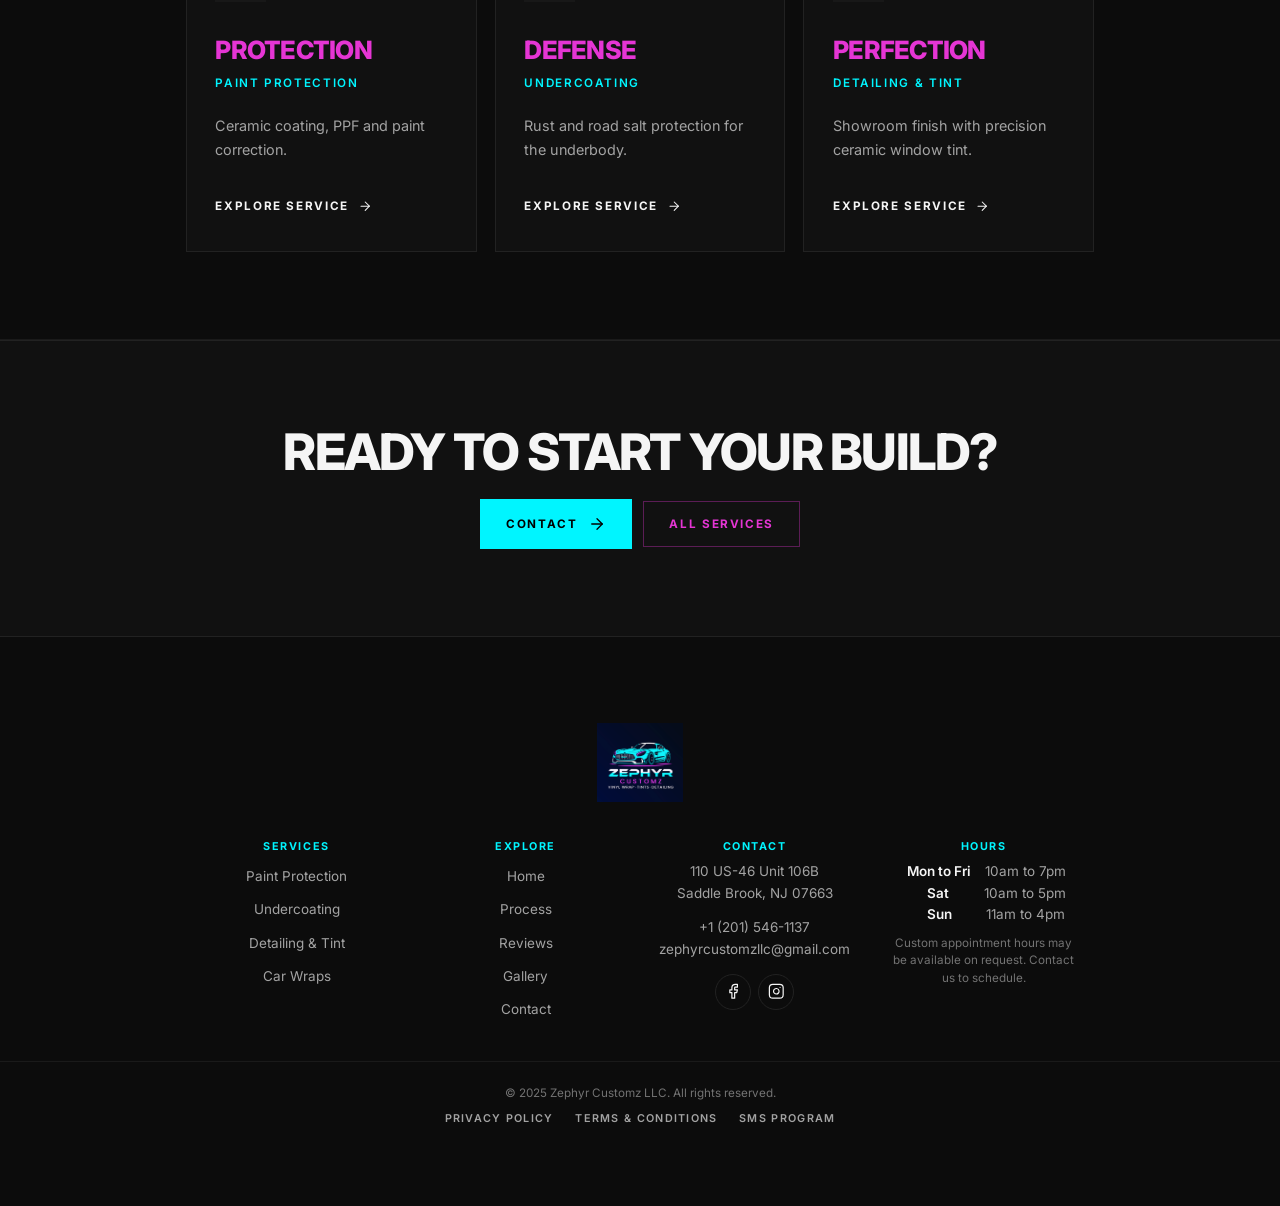
==== commit 0dfe74b8: "Add Black Friday offers with hero countdown, chat-widget buttons, Undercoating page - Black Friday o" ====
--- a/car-wraps.html
+++ b/car-wraps.html
@@ -69,6 +69,7 @@
           <a href="index.html#services">Services</a>
           <ul class="subnav" aria-label="Services">
             <li><a href="paint-protection.html"><span class="subnav__title">Paint Protection</span><span class="subnav__text">Ceramic, PPF and Paint Correction</span></a></li>
+            <li><a href="undercoating.html"><span class="subnav__title">Undercoating</span><span class="subnav__text">Rust and road salt protection</span></a></li>
             <li><a href="detailing-tint.html"><span class="subnav__title">Detailing &amp; Tint</span><span class="subnav__text">Showroom finish and ceramic tint</span></a></li>
             <li><a href="car-wraps.html" aria-current="page"><span class="subnav__title">Car Wraps</span><span class="subnav__text">Color change and custom finishes</span></a></li>
           </ul>
@@ -89,7 +90,7 @@
         <li><a class="social__link" href="https://www.facebook.com/p/Zephyr-Customz-61579824745924/" target="_blank" rel="noopener" aria-label="Zephyr Customz on Facebook"><svg class="icon" aria-hidden="true"><use href="#i-facebook"/></svg></a></li>
         <li><a class="social__link" href="https://www.instagram.com/zephyrcustomznj/" target="_blank" rel="noopener" aria-label="Zephyr Customz on Instagram"><svg class="icon" aria-hidden="true"><use href="#i-instagram"/></svg></a></li>
       </ul>
-      <a class="btn btn--primary nav__cta" href="index.html#contact">Contact</a>
+      <a class="btn btn--primary nav__cta" data-open-chat href="index.html#contact">Contact</a>
     </div>
 
     <button class="nav__toggle" type="button" aria-expanded="false" aria-controls="site-nav" aria-label="Open menu">
@@ -105,7 +106,7 @@
       <h1 id="svc-title">Car Wraps</h1>
       <p class="svc-hero__lead">Custom wraps that redefine your car's identity. From satin stealth to striking gloss, meticulously applied for a paint-like finish.</p>
       <div class="svc-hero__actions">
-        <a class="btn btn--primary" href="index.html#contact">Get a free quote <svg class="icon" aria-hidden="true"><use href="#i-arrow"/></svg></a>
+        <a class="btn btn--primary" data-open-chat href="index.html#contact">Get a free quote <svg class="icon" aria-hidden="true"><use href="#i-arrow"/></svg></a>
       </div>
     </div>
   </section>
@@ -123,7 +124,7 @@
             <li>Gloss, satin or matte finishes</li>
             <li>Hand-applied, edges tucked clean</li>
           </ul>
-          <a class="btn btn--primary" href="index.html#contact">Get a wrap quote <svg class="icon" aria-hidden="true"><use href="#i-arrow"/></svg></a>
+          <a class="btn btn--primary" data-open-chat href="index.html#contact">Get a wrap quote <svg class="icon" aria-hidden="true"><use href="#i-arrow"/></svg></a>
         </div>
       </article>
 
@@ -154,6 +155,13 @@
           <a class="link-arrow" href="paint-protection.html">Explore service <svg class="icon" aria-hidden="true"><use href="#i-arrow"/></svg></a>
         </article>
         <article class="card reveal">
+          <span class="card__icon"><svg class="icon" aria-hidden="true"><use href="#i-layers"/></svg></span>
+          <h3 class="card__title">Defense</h3>
+          <p class="card__sub">Undercoating</p>
+          <p class="card__text">Rust and road salt protection for the underbody.</p>
+          <a class="link-arrow" href="undercoating.html">Explore service <svg class="icon" aria-hidden="true"><use href="#i-arrow"/></svg></a>
+        </article>
+        <article class="card reveal">
           <span class="card__icon"><svg class="icon" aria-hidden="true"><use href="#i-sparkles"/></svg></span>
           <h3 class="card__title">Perfection</h3>
           <p class="card__sub">Detailing &amp; Tint</p>
@@ -168,7 +176,7 @@
     <div class="container svc-cta__inner">
       <h2 id="cta-title">Ready to start your build?</h2>
       <div class="svc-hero__actions">
-        <a class="btn btn--primary" href="index.html#contact">Contact <svg class="icon" aria-hidden="true"><use href="#i-arrow"/></svg></a>
+        <a class="btn btn--primary" data-open-chat href="index.html#contact">Contact <svg class="icon" aria-hidden="true"><use href="#i-arrow"/></svg></a>
         <a class="btn btn--outline" href="index.html#services">All services</a>
       </div>
     </div>
@@ -188,6 +196,7 @@
         <p class="footer__label">Services</p>
         <ul>
           <li><a href="paint-protection.html">Paint Protection</a></li>
+          <li><a href="undercoating.html">Undercoating</a></li>
           <li><a href="detailing-tint.html">Detailing &amp; Tint</a></li>
           <li><a href="car-wraps.html">Car Wraps</a></li>
         </ul>
--- a/css/style.css
+++ b/css/style.css
@@ -325,6 +325,45 @@
   margin-top: var(--space-4);
 }
 
+.hero__promo {
+  display: grid;
+  grid-template-columns: 1fr auto;
+  grid-template-areas: "info link" "timer timer";
+  align-items: center;
+  gap: 0.75rem 1rem;
+  width: fit-content;
+  max-width: 100%;
+  margin-top: var(--space-3);
+  padding: 0.9rem 1rem;
+  background: rgba(8, 8, 8, 0.72);
+  border: 1px solid var(--cyan-dim);
+  -webkit-backdrop-filter: blur(6px);
+  backdrop-filter: blur(6px);
+}
+.hero__promo-info { grid-area: info; }
+.hero__promo .countdown { grid-area: timer; }
+.hero__promo-link { grid-area: link; }
+.hero__promo-kicker {
+  font-size: 0.75rem;
+  font-weight: 700;
+  letter-spacing: 0.2em;
+  text-transform: uppercase;
+  color: var(--magenta);
+}
+.hero__promo-label {
+  margin-top: 0.15rem;
+  font-size: 0.8125rem;
+  font-weight: 600;
+  letter-spacing: 0.14em;
+  text-transform: uppercase;
+  color: var(--muted);
+}
+.countdown--hero { margin-top: 0; grid-template-columns: repeat(4, minmax(0, 4.5rem)); justify-content: start; }
+.countdown--hero .countdown__unit { padding: 0.5rem 0.25rem; gap: 0.25rem; }
+.countdown--hero .countdown__num { font-size: 1.5rem; }
+.hero__promo-link .icon { transform: rotate(90deg); }
+.hero__promo-link:hover { gap: 0.6rem; }
+
 /* ---------- Sections ---------- */
 .section { padding-block: var(--space-5); }
 .section--alt { background: var(--bg-alt); border-block: 1px solid var(--line-soft); }
@@ -501,6 +540,78 @@
 @keyframes ring {
   0% { box-shadow: 0 0 0 0 rgba(0, 245, 255, 0.55), 0 0 30px rgba(0, 245, 255, 0.22); }
   100% { box-shadow: 0 0 0 20px rgba(0, 245, 255, 0), 0 0 30px rgba(0, 245, 255, 0.22); }
+}
+
+/* ---------- Black Friday offers ---------- */
+.offers {
+  padding-block: var(--space-5);
+  background: linear-gradient(180deg, #0d1112 0%, var(--bg) 100%);
+  border-bottom: 1px solid var(--line-soft);
+}
+.offers__head { text-align: center; margin-bottom: var(--space-4); }
+.offers__head h2 {
+  margin: 0.9rem auto 0;
+  font-size: clamp(2rem, 7vw, 3.5rem);
+  letter-spacing: -0.04em;
+}
+.countdown {
+  display: grid;
+  grid-template-columns: repeat(4, minmax(0, 6rem));
+  justify-content: center;
+  gap: 0.5rem;
+  margin-top: var(--space-2);
+}
+.countdown__unit {
+  display: grid;
+  justify-items: center;
+  gap: 0.35rem;
+  padding: 0.9rem 0.25rem;
+  background: var(--surface);
+  border: 1px solid var(--line);
+}
+.countdown__num {
+  font-size: clamp(1.75rem, 8vw, 2.75rem);
+  font-weight: 800;
+  line-height: 1;
+  letter-spacing: -0.03em;
+  font-variant-numeric: tabular-nums;
+  color: var(--cyan);
+}
+.countdown__name {
+  font-size: 0.6875rem;
+  font-weight: 700;
+  letter-spacing: 0.14em;
+  text-transform: uppercase;
+  color: var(--muted);
+}
+.offers__grid { display: grid; gap: var(--space-2); max-width: 60rem; margin-inline: auto; }
+.offer {
+  display: flex;
+  flex-direction: column;
+  align-items: flex-start;
+  padding: 2rem 1.5rem;
+  background: var(--surface);
+  border: 1px solid var(--cyan-dim);
+}
+.offer--hybrid { border-color: var(--magenta-dim); background: linear-gradient(180deg, #160f16 0%, var(--surface) 60%); }
+.offer__kicker {
+  font-size: 0.8125rem;
+  font-weight: 600;
+  letter-spacing: 0.14em;
+  text-transform: uppercase;
+  color: var(--cyan);
+}
+.offer__title { margin-top: 0.75rem; font-size: 1.75rem; color: var(--magenta); letter-spacing: -0.03em; }
+.offer__price {
+  margin-top: var(--space-3);
+  font-size: clamp(3rem, 12vw, 4.5rem);
+  font-weight: 800;
+  line-height: 1;
+  letter-spacing: -0.04em;
+}
+.offer .btn { align-self: stretch; }
+@media (min-width: 48em) {
+  .offers__grid { grid-template-columns: 1fr 1fr; }
 }
 
 /* ---------- Trust bar ---------- */
@@ -813,7 +924,7 @@
 .svc-body .container,
 .svc-more .container { max-width: 72rem; }
 .section__head--center h2 { margin-inline: auto; }
-.svc-more .cards { max-width: 48rem; margin-inline: auto; }
+.svc-more .cards { max-width: 72rem; margin-inline: auto; }
 .svc-body { padding-block: var(--space-4) var(--space-5); }
 .svc-block { display: grid; gap: var(--space-4); align-items: center; padding-block: var(--space-4); border-top: 1px solid var(--line); }
 .svc-block:first-child { border-top: 0; }
@@ -956,6 +1067,11 @@
 .js .reveal.is-in { opacity: 1; transform: none; }
 
 /* ---------- Breakpoints ---------- */
+@media (max-width: 47.99em) { /* phones: keep the Black Friday countdown near the first screen */
+  .hero { padding-block: var(--space-3) var(--space-4); }
+  .hero__actions { margin-top: var(--space-3); }
+}
+
 @media (min-width: 35em) { /* 560px */
   .hero__actions { flex-direction: row; flex-wrap: wrap; }
   .facts { grid-template-columns: repeat(2, 1fr); }
@@ -965,6 +1081,7 @@
 
 @media (min-width: 48em) { /* 768px */
   :root { --gutter: 2rem; --space-5: 5rem; }
+  .hero__promo { grid-template-columns: auto auto auto; grid-template-areas: "info timer link"; gap: var(--space-3); margin-top: var(--space-4); padding: 1rem 1.5rem; }
   .cards { grid-template-columns: repeat(3, 1fr); gap: 1.25rem; }
   .reviews__head { grid-template-columns: 1fr auto; align-items: end; }
   .reviews__track { display: grid; grid-template-columns: repeat(2, 1fr); gap: 1rem; margin-inline: 0; padding: 0; overflow: visible; }
@@ -1057,7 +1174,7 @@
   .nav__menu > ul:not(.social) .subnav a { padding: 0.75rem 1rem; transition: background 0.2s; }
   .nav__menu > ul:not(.social) .subnav a:hover { background: var(--surface-2); }
 
-  .hero { min-height: 44rem; }
+  .hero { min-height: 44rem; padding-block: var(--space-4); }
   .hero__media { left: 38%; }
   .hero__media video {
     opacity: 1;
@@ -1134,7 +1251,8 @@
 }
 
 @media (min-width: 48em) {
-  .svc-more .cards { grid-template-columns: repeat(2, 1fr); }
+  .svc-more .cards { grid-template-columns: repeat(3, 1fr); }
+  .cards--four { grid-template-columns: repeat(2, 1fr); }
   .svc-block:not(.svc-block--center) { grid-template-columns: 1.1fr 0.9fr; gap: var(--space-5); }
   .svc-block--flip .svc-block__copy { order: 2; }
 }
@@ -1167,3 +1285,7 @@
   .js .reveal { opacity: 1; transform: none; }
   .project:hover img { transform: none; }
 }
+
+@media (min-width: 64em) { /* four services across */
+  .cards--four { grid-template-columns: repeat(4, 1fr); }
+}
